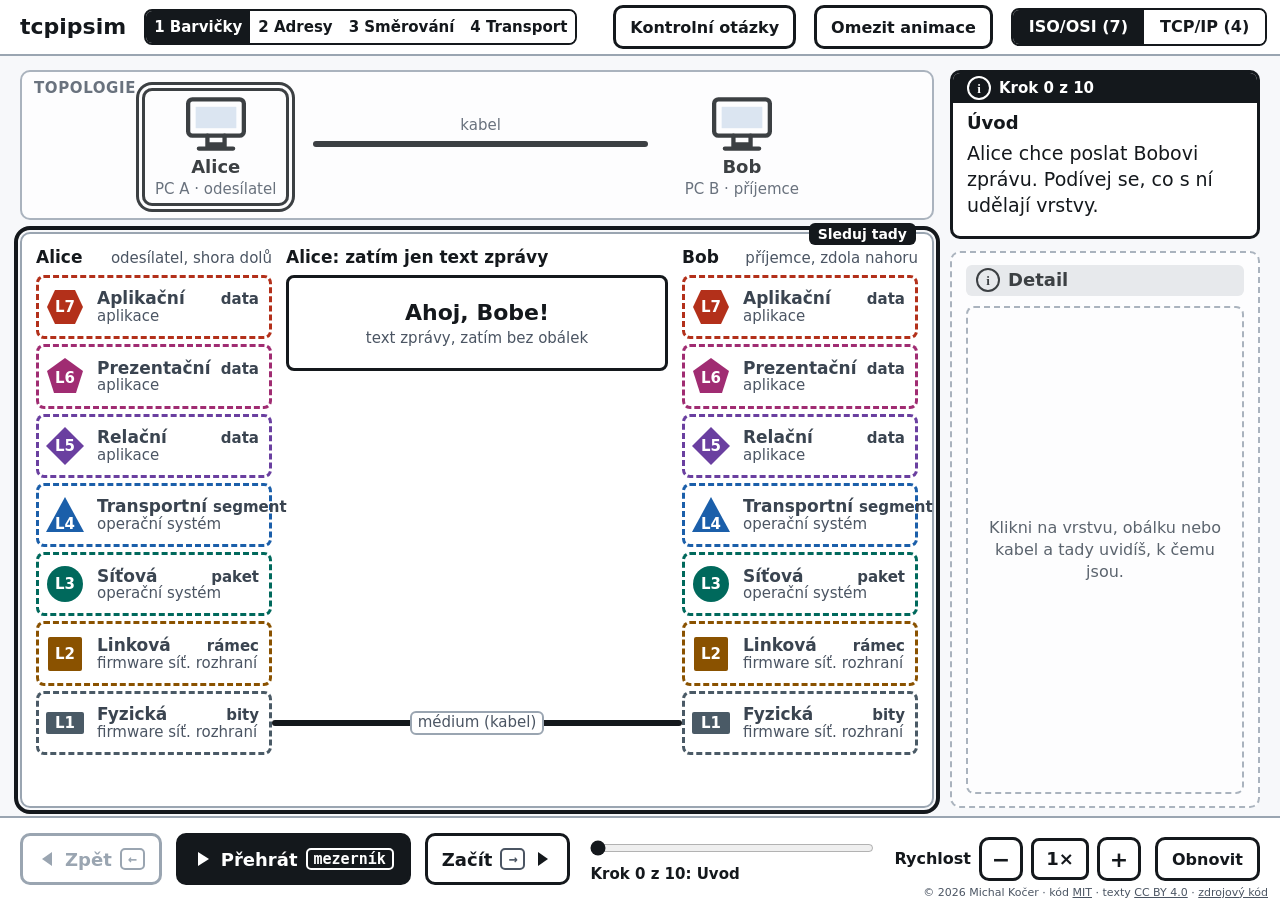
==== index.html @ 27a030e4 "Úroveň 4: opravy po kontrole (krok končí svou událostí, expect test zobrazené zprávy pro úrovně 2–4," ====
<!doctype html>
<html lang="cs">
<head>
  <meta charset="utf-8">
  <meta name="viewport" content="width=device-width, initial-scale=1">
  <title>tcpipsim: Úroveň 1 Barvičky</title>
  <link rel="icon" href="img/favicon.svg" type="image/svg+xml">
  <link rel="apple-touch-icon" href="img/apple-touch-icon.png">
  <meta name="description" content="Výukový simulátor sítě TCP/IP: zapouzdření zprávy ve vrstvách ISO/OSI a TCP/IP, adresy MAC, IP a porty, hub a switch, směrování přes router, ARP, ping a tracert.">
  <link rel="stylesheet" href="css/app.css?v=64">
  <script>
    // Zachytí chyby ještě před načtením modulů; smoke test čte data-errors z DOM.
    (function () {
      var root = document.documentElement;
      function fail(msg) {
        root.dataset.errors = String((Number(root.dataset.errors) || 0) + 1);
        root.dataset.lastError = String(msg).slice(0, 300);
      }
      window.addEventListener('error', function (e) { fail(e.message || 'chyba načtení zdroje'); }, true);
      window.addEventListener('unhandledrejection', function (e) { fail(e.reason); });
      var origError = console.error;
      console.error = function () { fail(Array.prototype.join.call(arguments, ' ')); origError.apply(console, arguments); };
      window.__tcpipsimModuleFailed = function () {
        fail('modul se nenačetl');
        if (location.protocol === 'file:') document.getElementById('file-warning').hidden = false;
      };
    })();
  </script>
</head>
<body>
  <svg width="0" height="0" style="position:absolute" aria-hidden="true"><defs>
    <symbol id="ico-pc" viewBox="0 0 64 56"><rect x="6" y="4" width="52" height="34" rx="4" fill="#fff" stroke="#14181C" stroke-width="4"/><rect x="13" y="11" width="38" height="20" fill="#D6E2F0"/><path d="M24 38v8h16v-8M16 50h32" fill="none" stroke="#14181C" stroke-width="4" stroke-linecap="round"/></symbol>
    <symbol id="ico-switch" viewBox="0 0 42 36"><rect x="2" y="2" width="38" height="32" rx="4" fill="#fff" stroke="#14181C" stroke-width="3"/><path d="M10 13h20m-5-5 5 5-5 5M32 23H12m5-5-5 5 5 5" fill="none" stroke="#14181C" stroke-width="3" stroke-linecap="round" stroke-linejoin="round"/></symbol>
    <symbol id="ico-hub" viewBox="0 0 42 36"><rect x="2" y="2" width="38" height="32" rx="4" fill="#fff" stroke="#14181C" stroke-width="3"/><circle cx="21" cy="18" r="4" fill="#14181C"/><path d="M21 18H8M21 18h13M21 18v-10" stroke="#14181C" stroke-width="3" stroke-linecap="round"/></symbol>
    <symbol id="ico-router" viewBox="0 0 40 40"><circle cx="20" cy="20" r="17" fill="#fff" stroke="#14181C" stroke-width="3"/><path d="M20 7v26M7 20h26M20 7l-4 4M20 7l4 4M20 33l-4-4M20 33l4-4M7 20l4-4M7 20l4 4M33 20l-4-4M33 20l-4 4" fill="none" stroke="#14181C" stroke-width="3" stroke-linecap="round"/></symbol>
  </defs></svg>

  <header class="top">
    <h1>tcpipsim</h1>
    <div class="seg lvlseg" role="group" aria-label="Úroveň">
      <button type="button" data-level="1" aria-pressed="true">1 Barvičky</button>
      <button type="button" data-level="2" aria-pressed="false">2 Adresy</button>
      <button type="button" data-level="3" aria-pressed="false">3 Směrování</button>
      <button type="button" data-level="4" aria-pressed="false">4 Transport</button>
    </div>
    <div class="lvl" id="level-title"></div>
    <button type="button" class="btn small" id="btn-questions">Kontrolní otázky</button>
    <button type="button" class="btn small" id="btn-motion" aria-pressed="false" title="Bez pohybu, jen krátké zvýraznění">Omezit animace</button>
    <div class="seg" role="group" aria-label="Model vrstev (klávesa T)">
      <button type="button" data-model="osi" aria-pressed="true">ISO/OSI (7)</button>
      <button type="button" data-model="tcpip" aria-pressed="false">TCP/IP (4)</button>
    </div>
  </header>

  <main id="app">
    <div id="file-warning" class="card" hidden>
      <p><strong>Stránka je otevřená přímo ze souboru (file://).</strong>
        Prohlížeč v tomto režimu nenačte JavaScriptové moduly. Otevři simulátor online
        (GitHub Pages), nebo použij offline verzi <code>tcpipsim-offline.html</code>,
        případně spusť lokální server (návod v <code>docs/VYVOJ.md</code>).</p>
    </div>
    <p id="core-status" class="loading">Načítám simulaci…</p>

    <section class="left" aria-label="Simulace">
      <div class="topo" aria-label="Topologie">
        <span class="tag">TOPOLOGIE</span>
        <div class="dev" id="dev-sender"></div>
        <button type="button" class="wire" id="wire" aria-label="Kabel">
          <span class="cap" id="wire-cap">kabel</span><span class="cable"></span><span class="wbits" id="wire-bits"></span>
        </button>
        <div class="dev" id="dev-receiver"></div>
      </div>

      <div class="lift">
        <div class="col send">
          <h2><span id="sender-name">Alice</span> <small id="sender-role">odesílatel<span class="dir">, shora dolů</span><span class="dira" aria-hidden="true"> ↓</span></small></h2>
          <div class="stack" id="stack-sender"></div>
        </div>
        <div class="env">
          <h2><span id="env-caption">Zpráva</span><small id="env-reads"></small></h2>
          <div class="lane" id="lane">
            <div class="nest" id="nest"></div>
            <div class="medium" id="medium"></div>
          </div>
        </div>
        <div class="col recv">
          <h2><span id="receiver-name">Bob</span> <small id="receiver-role">příjemce<span class="dir">, zdola nahoru</span><span class="dira" aria-hidden="true"> ↑</span></small> <span id="receiver-now" class="now-badge" hidden></span></h2>
          <div class="stack" id="stack-receiver"></div>
        </div>
      </div>
      <section class="termwin" id="termwin" hidden aria-label="Terminál"></section>
    </section>

    <aside>
      <div class="card explain" aria-live="polite" id="explain"></div>
      <div class="card info" id="info"></div>
      <div class="term" id="term" aria-hidden="true">&gt; terminál (později)</div>
    </aside>
  </main>

  <footer class="controls">
    <button type="button" class="btn" id="btn-back"><svg viewBox="0 0 20 20" aria-hidden="true"><path d="M15 3v14l-10-7z"/></svg>Zpět <kbd>&larr;</kbd></button>
    <button type="button" class="btn main" id="btn-play"></button>
    <button type="button" class="btn" id="btn-fwd"><span id="fwd-label">Vpřed</span> <kbd>&rarr;</kbd><svg viewBox="0 0 20 20" aria-hidden="true"><path d="M5 3v14l10-7z"/></svg></button>
    <div class="prog">
      <input type="range" id="slider" min="0" max="12" step="1" value="0" aria-label="Krok">
      <div class="prog-text"><span id="prog-label">Krok 0 z 10</span><span id="prog-dir">Alice &rarr; Bob</span></div>
    </div>
    <div class="speed" role="group" aria-label="Rychlost">
      <span>Rychlost</span>
      <button type="button" class="btn tiny" id="btn-slower" aria-label="Pomaleji">&minus;</button>
      <output id="speed-val">1&times;</output>
      <button type="button" class="btn tiny" id="btn-faster" aria-label="Rychleji">+</button>
    </div>
    <button type="button" class="btn small" id="btn-reset" title="Na začátek (Home)">Obnovit</button>
    <p class="license">© 2026 Michal Kočer · kód <a href="https://github.com/mkgymji/tcpipsim/blob/main/LICENSE">MIT</a> · texty <a href="https://creativecommons.org/licenses/by/4.0/deed.cs">CC BY 4.0</a> · <a href="https://github.com/mkgymji/tcpipsim">zdrojový kód</a></p>
  </footer>

  <dialog id="questions" aria-labelledby="q-title">
    <form method="dialog" class="q-head"><h2 id="q-title">Kontrolní otázky</h2><button class="btn small" value="close">Zavřít <kbd>Esc</kbd></button></form>
    <ol id="q-list"></ol>
    <p id="q-tips" class="q-tips"></p>
  </dialog>

  <script type="module" src="js/main.js?v=64" onerror="window.__tcpipsimModuleFailed()"></script>
</body>
</html>
---- css/app.css ----
/* tcpipsim: vzhled podle docs/ui.md (paleta kreativce, světlé téma pro projektor). */
:root {
  --bg: #F7F8FA; --panel: #FFFFFF; --ink: #14181C; --muted: #4B5563; --line: #9AA5B1; --focus: #0B57D0;
  --wait-ink: #3A4450;
  --L1: #4A5A66; --L1t: #DEE1E3;
  --L2: #8A5200; --L2t: #EAE0D1;
  --L3: #00695C; --L3t: #D1E4E2;
  --L4: #1B5FAA; --L4t: #D6E2F0;
  --L5: #6A3FA0; --L5t: #E4DCEE;
  --L6: #A02C72; --L6t: #EED9E6;
  --L7: #B3301A; --L7t: #F1DAD6;
  --font: system-ui, -apple-system, "Segoe UI", Roboto, "Helvetica Neue", Arial, sans-serif;
  --mono: ui-monospace, Consolas, "Cascadia Mono", "DejaVu Sans Mono", monospace;
  --k: 1;                 /* násobek délky animací = 1 / rychlost */
  --row-h: 55px;
  --topo-h: 150px;
  --core-h: 96px;
  --side-w: 262px;
  --aside-w: 340px;
}
* { box-sizing: border-box; }
html, body { margin: 0; height: 100%; }
body {
  background: var(--bg); color: var(--ink); font: 18px/1.35 var(--font);
  display: grid; grid-template-rows: 56px minmax(0, 1fr) 84px; grid-template-columns: minmax(0, 1fr); height: 100vh; overflow: hidden;
}
button { font: inherit; color: inherit; }
:focus-visible { outline: 3px solid var(--focus); outline-offset: 2px; }
[hidden] { display: none !important; }

/* horní lišta */
header.top { display: flex; align-items: center; gap: 18px; padding: 0 20px; background: var(--panel); border-bottom: 2px solid var(--line); }
header.top h1 { font-size: 22px; margin: 0; font-weight: 700; }
header.top .lvl { font-size: 16px; color: var(--muted); white-space: nowrap; overflow: hidden; text-overflow: ellipsis; min-width: 0; }
#btn-questions { margin-left: auto; }
.seg { display: flex; border: 2px solid var(--ink); border-radius: 8px; overflow: hidden; flex: none; }
.seg button { border: 0; background: var(--panel); padding: 6px 16px; font-weight: 600; font-size: 16px; cursor: pointer; }
.seg button[aria-pressed="true"] { background: var(--ink); color: #fff; }
#btn-motion[aria-pressed="true"] { background: var(--ink); color: #fff; }

main { display: grid; grid-template-columns: minmax(0, 1fr) var(--aside-w); gap: 16px; padding: 14px 20px 8px; min-height: 0; }
main > #file-warning, main > .loading { grid-column: 1 / -1; }
.loading { margin: 0; color: var(--muted); }
body.ready .loading { display: none; }
.left { display: grid; grid-template-rows: var(--topo-h) minmax(0, 1fr); gap: 12px; min-height: 0; }

/* topologie */
.topo { background: var(--panel); border: 2px solid var(--line); border-radius: 10px; position: relative; display: flex; align-items: center; justify-content: space-between; padding: 8px 120px 4px; }
.topo .tag { position: absolute; top: 6px; left: 12px; font-size: 15px; color: var(--muted); font-weight: 600; letter-spacing: .04em; }
.dev { display: flex; flex-direction: column; align-items: center; gap: 0; font-weight: 700; font-size: 18px; padding: 4px 10px; border: 3px solid transparent; border-radius: 10px; transition: border-color calc(300ms * var(--k)); }
.dev svg { width: 70px; height: 60px; }
.dev small { font-weight: 400; color: var(--muted); font-size: 15px; }
.dev.act { border-color: var(--ink); box-shadow: 0 0 0 3px var(--panel), 0 0 0 6px var(--ink); }
.wire { flex: 1; margin: 0 24px; position: relative; height: 72px; border: 0; background: none; padding: 0; cursor: pointer; border-radius: 8px; }
.wire .cable { position: absolute; left: 0; right: 0; top: 30px; height: 6px; background: var(--ink); border-radius: 3px; }
.wire .cap { position: absolute; left: 0; right: 0; top: 4px; text-align: center; font-size: 15px; color: var(--muted); }
.wire.act .cap { color: var(--ink); white-space: nowrap; }
.wbits { position: absolute; top: 42px; left: 0; right: 0; display: flex; justify-content: center; pointer-events: none; }
.wbits:empty { display: none; }
.wbits .ribbon { padding: 2px 6px; background: #fff; border: 3px solid var(--L1); border-radius: 6px; font: 700 15px var(--mono); color: var(--L1); white-space: nowrap; letter-spacing: 1px; }

/* výtah */
.lift { background: var(--panel); border: 2px solid var(--line); border-radius: 10px; display: grid; grid-template-columns: var(--side-w) minmax(0, 1fr) var(--side-w); gap: 14px; padding: 12px 14px; min-height: 0; }
.col, .env { display: flex; flex-direction: column; min-height: 0; }
.lift h2 { margin: 0 0 6px; font-size: 17px; display: flex; justify-content: space-between; align-items: baseline; gap: 6px; white-space: nowrap; }
.lift h2 small { font-weight: 400; color: var(--muted); font-size: 15px; }
.stack { flex: 1; min-height: 0; max-height: 480px; display: grid; grid-template-rows: repeat(7, minmax(var(--row-h), 1fr)); gap: 5px; }
.row { display: grid; grid-template-columns: 44px minmax(0, 1fr); align-items: center; gap: 8px; padding: 0 10px 0 6px; border-radius: 8px; border: 3px solid var(--c); background: var(--t); position: relative; cursor: pointer; text-align: left; transition: background-color calc(300ms * var(--k)), box-shadow calc(300ms * var(--k)); }
.row .nm { font-weight: 700; font-size: 18px; line-height: 1.1; min-width: 0; }
.row .l1 { display: flex; justify-content: space-between; align-items: baseline; gap: 6px; }
.row .nm small { display: block; font-weight: 400; font-size: 15px; color: var(--muted); }
.row .pdu { font-size: 15px; font-weight: 700; color: var(--c); text-align: right; line-height: 1.1; flex: none; }
.row.wait { background: var(--panel); border-style: dashed; color: var(--wait-ink); }
.row.wait .pdu { color: var(--wait-ink); font-weight: 600; }
.row.active { border-width: 6px; box-shadow: 0 0 0 3px var(--ink); padding-left: 3px; }
.send .row.active::after { content: ""; position: absolute; right: -27px; top: 50%; margin-top: -10px; border: 10px solid transparent; border-left: 14px solid var(--ink); }
.recv .row.active::after { content: ""; position: absolute; left: -27px; top: 50%; margin-top: -10px; border: 10px solid transparent; border-right: 14px solid var(--ink); }
.row .stripe { position: absolute; left: -3px; top: -3px; bottom: -3px; width: 7px; display: flex; flex-direction: column; border-radius: 8px 0 0 8px; overflow: hidden; }
.row.active .stripe { left: -6px; top: -6px; bottom: -6px; }
.row .stripe i { flex: 1; background: var(--s); }
.row.merged { padding-left: 14px; }
svg.b { width: 40px; height: 40px; display: block; }
svg.b .s { fill: var(--c); }
svg.b text { fill: #fff; font: 700 15px var(--font); text-anchor: middle; }
svg.b text.sm { font-size: 15px; letter-spacing: -1px; }

/* obálky */
/* prostřední sloupec jako „U“ (rozhodnutí 38): stejná mřížka 7 stop jako sloupec vrstev; blok má
   spodní hranu u aktivní vrstvy (grid-row 1 / --lane-end, margin-top:auto), když je vyšší než
   oblast, zůstane nahoře a přesahuje dolů (nikdy nad horní okraj). Pruh média = stopy L2 a L1. */
.lane { flex: 1; min-height: 0; max-height: 480px; display: grid; grid-template-rows: repeat(7, minmax(var(--row-h), 1fr)); gap: 5px; position: relative; }
.nest { grid-row: 1 / var(--lane-end, 8); grid-column: 1; min-height: 0; display: flex; flex-direction: column; position: relative; z-index: 2; }
.nest > .float { margin-top: auto; position: relative; display: flex; flex-direction: column; }
.float > .ghost-frame { inset: auto 0 0 0; }
/* doplňky pod blokem (socket, ARP, doručení) visí pod ním a neposouvají jeho spodní hranu */
.float > .hang { position: absolute; top: 100%; left: 0; right: 0; z-index: 3; display: flex; flex-direction: column; }
.hang > * { background: var(--panel); }
.bitnote { margin: 0 0 4px; align-self: center; text-align: center; font-size: 16px; color: var(--muted); background: var(--panel); border: 2px dashed var(--line); border-radius: 6px; padding: 1px 10px; line-height: 1.25; }
.bitnote small { display: block; font-size: 15px; }
.medium { grid-row: 6 / 8; grid-column: 1; display: grid; grid-template-rows: minmax(0, 1fr) minmax(0, 1fr); gap: 5px; margin: 0 -14px; position: relative; z-index: 1; pointer-events: none; --tw: 112px; }
.medium > * { pointer-events: auto; }
.mrow { grid-row: 2; grid-column: 1; position: relative; pointer-events: none; }
.mrow > button, .mrow > .ribbon, .mrow > .cable.hit { pointer-events: auto; }
/* úroveň 1: kabel v pruhu je klikací (panel Detail „Kabel“); větší plocha pro myš */
.mrow > .cable.hit { cursor: pointer; }
.mrow > .cable.hit::before { content: ''; position: absolute; inset: -10px 0; }
.mrow .cable { position: absolute; left: 0; right: 0; top: 50%; height: 6px; margin-top: -3px; background: var(--ink); border-radius: 3px; }
/* aktivní kabel: stejný vzhled dole v pruhu média i nahoře v topologii */
.mrow.on .cable, .wire.act .cable, .wire2.on .cable { background: var(--L1); height: 8px; margin-top: -4px; box-shadow: 0 0 0 5px var(--L1t); }
.wire.act .cable { top: 29px; margin-top: 0; }
.wire2.on .cable { top: 17px; margin-top: 0; }
.mcap { position: absolute; top: 0; bottom: 0; margin: auto 0; height: 24px; display: flex; align-items: center; background: var(--panel); border: 2px solid var(--line); border-radius: 6px; font-size: 15px; color: var(--muted); padding: 0 6px; white-space: nowrap; cursor: pointer; line-height: 1; }
span.mcap { cursor: default; }
.mcap.at-start, .mcap.at-seg-l { left: 22px; }
.mcap.at-end, .mcap.at-seg-r { right: 22px; }
.mcap.at-mid { left: 0; right: 0; margin: auto; width: fit-content; }
.has-dev .mcap.at-seg-l { left: 18px; } .has-dev .mcap.at-seg-r { right: 18px; }
.mrow .ribbon { position: absolute; top: 0; bottom: 0; margin: auto 0; height: 30px; display: flex; align-items: center; gap: 4px; padding: 0 4px 0 3px; background: #fff; border: 3px solid var(--L1); border-radius: 6px; font: 700 15px var(--mono); color: var(--L1); white-space: nowrap; z-index: 2; }
.ribbon .lab { background: var(--L1); color: #fff; font: 700 15px var(--font); padding: 0 5px; border-radius: 3px; line-height: 1.35; }
.ribbon .bv { letter-spacing: 0.5px; }
.ribbon i { font-style: normal; }
.ribbon.at-start { left: 4px; }
.ribbon.at-end { right: 4px; }
.ribbon.at-mid { left: 0; right: 0; margin: auto; width: fit-content; }
.mrow:not(.has-dev) .ribbon.at-mid { left: 160px; right: auto; margin: auto 0; }
.has-dev .ribbon .bv { letter-spacing: -0.5px; }
.ribbon.at-seg-l { left: 4px; }
.ribbon.at-seg-l-in { right: calc(50% + var(--tw) / 2 + 4px); }
.ribbon.at-seg-r { left: calc(50% + var(--tw) / 2 + 4px); }
/* hub (jen L1) a switch (L1 a L2) v pruhu média: výška jen do vrstvy, kterou zařízení čte */
.tower { grid-column: 1; justify-self: center; width: var(--tw); display: flex; flex-direction: column; gap: 5px; position: relative; z-index: 1; }
.tower.hub { grid-row: 2; }
.tower.switch { grid-row: 1 / 3; }
/* jméno zařízení stojí vedle věžičky, nepřesahuje její okraj (kontrola 38): hub nad ní, switch vlevo od L2 */
.tower .tname { position: absolute; background: var(--panel); border: 0; border-radius: 5px; font-size: 15px; font-weight: 700; padding: 0 5px; line-height: 1.2; z-index: 1; white-space: nowrap; }
.tower.hub .tname { bottom: calc(100% + 4px); left: 0; right: 0; margin: auto; width: fit-content; }
.tower.switch .tname { right: calc(100% + 6px); top: 0; height: calc(50% - 2.5px); display: flex; align-items: center; box-sizing: border-box; }
.tcell { flex: 1; min-height: 0; display: flex; align-items: center; justify-content: center; gap: 6px; border: 3px solid var(--c); background: var(--t); border-radius: 6px; font-size: 15px; font-weight: 600; color: var(--ink); }
.tcell b { background: var(--c); color: #fff; border-radius: 3px; padding: 0 4px; }
.tcell.active { border-width: 5px; box-shadow: 0 0 0 3px var(--ink); }
.box { border: 4px solid var(--c); background: var(--t); border-radius: 10px; padding: 0 10px 10px; display: flex; flex-direction: column; gap: 6px; cursor: pointer; text-align: left; transform-origin: center; }
/* štítek obálky je tlačítko (jediný ovládací prvek obálky) */
button.lab { border: 0; font: inherit; text-align: left; cursor: pointer; width: auto; }
button.lab:focus-visible { outline-offset: -5px; outline-color: #fff; box-shadow: inset 0 0 0 5px var(--focus); }
.box > .lab { margin: 0 -10px; background: var(--c); color: #fff; font-weight: 700; font-size: 17px; padding: 2px 12px; border-radius: 4px 4px 0 0; display: flex; justify-content: space-between; align-items: center; gap: 8px; min-height: 28px; }
.box > .lab em { font-style: normal; font-weight: 600; font-size: 15px; white-space: nowrap; }
.box > .lab span { white-space: nowrap; overflow: hidden; text-overflow: ellipsis; }
.trail { background: var(--L2); color: #fff; font-size: 15px; font-weight: 600; padding: 1px 8px; border-radius: 4px; align-self: flex-end; }
.data { border: 3px solid var(--ink); background: #fff; border-radius: 8px; overflow: hidden; cursor: pointer; display: flex; flex-direction: column; }
.data > .lab { width: 100%; display: flex; align-items: center; justify-content: space-between; gap: 8px; padding: 2px 10px; background: var(--L7t); border-bottom: 2px solid var(--L7); font-size: 15px; font-weight: 700; color: var(--ink); }
.data > .lab em { font-style: normal; color: var(--L7); }
.data .msg { min-height: var(--core-h); display: flex; flex-direction: column; align-items: center; justify-content: center; font-size: 22px; font-weight: 700; padding: 8px; text-align: center; }
.data .msg small { font-weight: 400; font-size: 15px; color: var(--muted); }
.plain { border: 3px solid var(--ink); background: #fff; border-radius: 8px; min-height: var(--core-h); display: flex; flex-direction: column; align-items: center; justify-content: center; font-size: 22px; font-weight: 700; }
.plain small { font-weight: 400; font-size: 15px; color: var(--muted); }

.bits { border: 3px solid var(--L1); background: #fff; border-radius: 8px; overflow: hidden; position: relative; z-index: 1; }
.bits > .lab { width: 100%; background: var(--L1); color: #fff; font-weight: 700; font-size: 17px; padding: 2px 12px; display: flex; justify-content: space-between; }
.bits > .lab em { font-style: normal; font-weight: 600; font-size: 15px; }
.bitrow { display: flex; flex-wrap: wrap; gap: 6px 10px; padding: 10px; justify-content: center; font: 700 17px var(--mono); color: var(--L1); }
.bitrow .byte { display: inline-flex; gap: 2px; }
.bitrow b { display: inline-flex; width: 18px; height: 26px; align-items: center; justify-content: center; border: 2px solid var(--L1); border-radius: 3px; }
.bitrow .more { align-self: center; padding: 0 4px; }
.bits .cap { padding: 0 10px 8px; font-size: 15px; color: var(--muted); text-align: center; }
.bitwrap { position: relative; z-index: 2; }
.ghost-frame { position: absolute; inset: 0; z-index: 0; display: flex; flex-direction: column; justify-content: center; opacity: 0; pointer-events: none; }

.removed { position: absolute; top: 4px; right: 4px; max-width: 70%; border: 3px dashed var(--c); background: var(--panel); color: var(--ink); border-radius: 8px; padding: 4px 10px; font-size: 15px; opacity: .9; z-index: 2; }
.removed b { color: var(--c); }

/* pravý panel */
aside { display: grid; grid-template-rows: auto minmax(0, 1fr) 48px; gap: 12px; min-height: 0; }
aside.no-term { grid-template-rows: auto minmax(0, 1fr); }
.card { background: var(--panel); border: 2px solid var(--line); border-radius: 10px; padding: 12px 14px; }
.card h3 { margin: 0 0 6px; font-size: 18px; }
.explain { border-color: var(--ink); border-width: 3px; }
.explain .stepno { font-size: 15px; color: var(--muted); font-weight: 600; }
.explain p { margin: 6px 0; font-size: 19px; }
.explain p.note { font-size: 17px; border-left: 4px solid var(--line); padding-left: 8px; }
.explain p.hint { font-size: 16px; color: var(--muted); }
.explain p.simpl { font-size: 16px; color: var(--muted); }
.explain p.simpl b { color: var(--ink); }
.info { overflow: auto; display: flex; flex-direction: column; gap: 6px; }
.info.placeholder { border-style: dashed; color: var(--wait-ink); }
.info .ph { border: 2px dashed var(--line); border-radius: 8px; flex: 1; display: flex; align-items: center; justify-content: center; text-align: center; padding: 10px; font-size: 16px; }
.info p { margin: 2px 0; font-size: 17px; }
.info .who { font-size: 16px; color: var(--muted); }
.info table { border-collapse: collapse; font-size: 16px; line-height: 1.2; width: 100%; margin-top: 4px; }
.same { margin: 10px 0 0; font-size: 16px; color: var(--muted); text-align: center; }
.same b { color: var(--ink); }
.info td + td { white-space: nowrap; }
.info td small { font-size: 15px; color: var(--muted); }
.info th, .info td { border: 2px solid var(--line); padding: 2px 6px; text-align: left; vertical-align: top; }
.info summary { cursor: pointer; font-weight: 700; font-size: 17px; padding: 4px 0; }
.term { border: 2px dashed var(--line); border-radius: 10px; display: flex; align-items: center; padding: 0 14px; color: var(--wait-ink); font-family: var(--mono); font-size: 16px; background: var(--panel); }

/* ovládání */
footer.controls { display: flex; align-items: center; gap: 14px; padding: 0 20px; background: var(--panel); border-top: 2px solid var(--line); }
.btn { display: inline-flex; align-items: center; gap: 8px; height: 52px; padding: 0 18px; border: 3px solid var(--ink); border-radius: 10px; background: #fff; font: 700 18px var(--font); color: var(--ink); cursor: pointer; white-space: nowrap; }
.btn kbd { font: 600 15px var(--mono); border: 2px solid var(--muted); border-radius: 5px; padding: 0 6px; color: var(--muted); }
.btn.main { background: var(--ink); color: #fff; min-width: 170px; justify-content: center; }
.btn.main kbd { color: #fff; border-color: #fff; }
.btn svg { width: 20px; height: 20px; fill: currentColor; }
.btn[aria-disabled="true"] { border-color: var(--line); color: var(--line); cursor: default; }
.btn[aria-disabled="true"] kbd { border-color: var(--line); color: var(--line); }
.btn.small { height: 44px; font-size: 16px; padding: 0 14px; }
.btn.tiny { height: 44px; width: 44px; padding: 0; justify-content: center; font-size: 22px; }
.prog { flex: 1; display: flex; flex-direction: column; gap: 4px; margin: 0 6px; min-width: 0; }
.prog input[type=range] { width: 100%; height: 28px; margin: 0; accent-color: var(--ink); cursor: pointer; }
.prog-text { font-size: 15px; color: var(--muted); display: flex; justify-content: space-between; gap: 10px; white-space: nowrap; }
.prog-text #prog-label { color: var(--ink); font-weight: 600; overflow: hidden; white-space: normal; line-height: 1.15; display: -webkit-box; -webkit-box-orient: vertical; -webkit-line-clamp: 2; }
.speed { display: flex; align-items: center; gap: 8px; font-weight: 600; font-size: 16px; }
.speed output { min-width: 58px; text-align: center; border: 3px solid var(--ink); border-radius: 8px; padding: 6px 6px; font-size: 18px; }

/* kontrolní otázky */
dialog { border: 3px solid var(--ink); border-radius: 12px; padding: 16px 22px; max-width: 760px; width: calc(100% - 40px); max-height: calc(100vh - 60px); color: var(--ink); }
dialog::backdrop { background: rgba(20, 24, 28, .55); }
.q-head { display: flex; justify-content: space-between; align-items: center; gap: 12px; }
.q-head h2 { margin: 0; font-size: 22px; }
#q-list li { margin: 12px 0; font-size: 18px; }
#q-list details { margin-top: 4px; }
#q-list summary { cursor: pointer; color: var(--focus); font-weight: 600; font-size: 16px; }
#q-list details p { margin: 4px 0 0; padding: 6px 10px; background: var(--bg); border-left: 4px solid var(--L4); }

/* animace (jen transform a opacity) */
.anim-grow { animation: grow calc(700ms * var(--k)) ease-out both; }
.anim-fade { animation: fade calc(600ms * var(--k)) ease-out both; }
.anim-ghost { animation: ghost calc(1800ms * var(--k)) ease-out both; }
.anim-leave { animation: leave calc(1400ms * var(--k)) ease-in both; }
.anim-travel { animation: travel calc(1500ms * var(--k)) linear both; }
.anim-flash { animation: flash 200ms ease-out; }
.anim-pass { animation: pass calc(500ms * var(--k)) ease-out both; }
.anim-slide { animation: slide calc(600ms * var(--k)) ease-in-out both; }
.anim-travel-l { animation: travel-l calc(1500ms * var(--k)) linear both; }
@keyframes grow { from { transform: scale(.92); opacity: 0; } to { transform: none; opacity: 1; } }
@keyframes fade { from { opacity: 0; } to { opacity: 1; } }
@keyframes ghost { 0% { opacity: .9; } 35% { opacity: .35; } 100% { opacity: 0; } }
@keyframes leave { 0% { transform: none; opacity: 1; } 60% { opacity: .9; } 100% { transform: translateX(30px) scale(.9); opacity: .55; } }
@keyframes travel { from { transform: translateX(-38%); } to { transform: none; } }
@keyframes travel-l { from { transform: translateX(38%); } to { transform: none; } }
@keyframes slide { from { transform: translateY(var(--dy, 0)); } to { transform: none; } }
@keyframes flash { from { opacity: .4; } to { opacity: 1; } }
@keyframes pass { 0% { opacity: 0; } 40% { opacity: 1; } 100% { opacity: 0; } }
/* průchod vrstvou bez obálky (L7 -> L6 -> L5): krátký rámeček přes řádek */
.row .pass { position: absolute; inset: -6px; border: 5px solid var(--ink); border-radius: 10px; opacity: 0; pointer-events: none; }
/* pauza zmrazí rozběhnutou animaci (ui.md kap. 4) */
body.frozen .anim-grow, body.frozen .anim-fade, body.frozen .anim-ghost, body.frozen .anim-leave,
body.frozen .anim-travel, body.frozen .anim-pass, body.frozen .anim-slide, body.frozen .anim-travel-l { animation-play-state: paused; }

/* omezení pohybu: jen krátké zvýraznění bez pohybu (ui.md kap. 4) */
@media (prefers-reduced-motion: reduce) {
  .anim-grow, .anim-fade, .anim-leave, .anim-travel, .anim-travel-l, .anim-slide { animation: flash 200ms ease-out; }
  .anim-ghost, .anim-pass { animation: none; opacity: 0; }
  .row, .dev { transition: none; }
}
body.reduce-motion .anim-grow, body.reduce-motion .anim-fade, body.reduce-motion .anim-leave,
body.reduce-motion .anim-travel, body.reduce-motion .anim-travel-l, body.reduce-motion .anim-slide { animation: flash 200ms ease-out; }
body.reduce-motion .anim-ghost, body.reduce-motion .anim-pass { animation: none; opacity: 0; }
body.reduce-motion .row, body.reduce-motion .dev { transition: none; }

/* nižší obrazovka (projektor 1280x720) */
@media (max-height: 820px) {
  :root { --row-h: 46px; --topo-h: 104px; --core-h: 64px; }
  main { padding-top: 10px; }
  .left { gap: 10px; }
  .lift { padding: 8px 12px; }
  .topo { padding-top: 10px; }
  .dev svg { width: 56px; height: 48px; }
  .dev { font-size: 17px; padding: 2px 8px; }
  .row .nm { font-size: 17px; }
  .row .nm small { font-size: 15px; line-height: 1.05; }
  .box { gap: 4px; padding-bottom: 7px; }
  .box > .lab { min-height: 26px; font-size: 16px; }
  .explain p { font-size: 18px; margin: 4px 0; }
  .explain p.note { font-size: 16px; }
  .explain p.hint, .explain p.simpl { font-size: 15px; }
  .card { padding: 10px 12px; }
  aside { gap: 10px; grid-template-rows: auto minmax(0, 1fr) 40px; }
  aside.no-term { grid-template-rows: auto minmax(0, 1fr); }
}
@media (max-width: 1360px) {
  :root { --side-w: 236px; --aside-w: 310px; }
  .row .nm { font-size: 17px; }
  header.top .lvl { font-size: 15px; }
  #prog-dir { display: none; }
  .btn { padding: 0 14px; }
  .btn.main { min-width: 150px; }
}
/* úzké okno: pravý panel pod výtah, stránka se posouvá (ui.md kap. 5) */
@media (max-width: 1099px) {
  body { height: auto; overflow: auto; grid-template-rows: auto auto auto; }
  main { grid-template-columns: 1fr; }
  .left { grid-template-rows: var(--topo-h) auto; }
  .lift { grid-template-columns: 1fr; }
  footer.controls { flex-wrap: wrap; padding: 10px 16px; }
  .prog { flex-basis: 100%; order: 10; }
}

/* ===== výběr úrovně v záhlaví (obě úrovně) ===== */
.lvlseg button { padding: 6px 12px; }
.apps-strip:empty, .apps-strip:not(.has) { display: none; }
.q-tips:empty { display: none; }
.q-tips { font-size: 16px; color: var(--muted); }
.row.dropped { background: var(--panel); border-style: solid; border-width: 4px; }
.row .xmark { position: absolute; right: 8px; bottom: 2px; font-size: 15px; font-weight: 700; color: var(--ink); background: var(--panel); padding: 0 4px; border-radius: 4px; }

/* ===== úroveň 2 „Adresy“ (docs/ui.md kap. 11) ===== */
body.lvl2 { --topo-h: 300px; --aside-w: 420px; --side-w: 236px; --row-h: 40px; }
body.lvl2 .left { position: relative; }
body.lvl2 .lift { grid-row: 2; grid-column: 1; }
body.lvl2 .lift h2 small { overflow: hidden; text-overflow: ellipsis; }
body.lvl2 .stack { max-height: none; }
body.lvl2 .row .nm { font-size: 17px; }
/* L4 „segment / datagram“ (rozhodnutí 32): název PDU pod názvem vrstvy */
.row.pdu-long .l1 { flex-direction: column; align-items: flex-start; gap: 0; }
.row.pdu-long .pdu { text-align: left; }
.row.pdu-long .nm small { display: none; }
.row.pdu-long .pdu { white-space: nowrap; }
.mono { font-family: var(--mono); }
.dim { color: var(--muted); font-weight: 400; }

/* topologie: hvězda */
body.lvl2 .topo { display: block; padding: 30px 14px 8px; }
.topo .legend { position: absolute; bottom: 4px; left: 14px; font-size: 15px; color: var(--muted); max-width: 250px; line-height: 1.15; }
.topo .swap { position: absolute; top: 4px; left: 50%; transform: translateX(-50%); height: 36px; z-index: 3; }
.topo .swap[aria-disabled="true"] { border-color: var(--line); color: var(--line); cursor: default; }
.star { display: grid; height: 100%; grid-template-columns: 160px minmax(30px, 1fr) 64px 310px 64px minmax(30px, 1fr) 160px;
  grid-template-rows: repeat(3, minmax(0, 1fr)); align-items: center; }
.pc { display: flex; flex-direction: column; align-items: center; gap: 1px; position: relative; padding: 1px; border-radius: 10px; border: 3px solid transparent; }
.pc.slot-left { grid-column: 1; grid-row: 2; }
.pc.slot-rtop { grid-column: 7; grid-row: 1; }
.pc.slot-rbot { grid-column: 7; grid-row: 3; }
.pc.pair { border: 3px double var(--ink); border-width: 6px; }
.pc.act .pcbtn svg { filter: drop-shadow(0 0 0 var(--ink)); }
.pcbtn { border: 0; background: none; cursor: pointer; display: flex; flex-direction: column; align-items: center; padding: 0 2px; border-radius: 8px; }
.pchead { display: flex; align-items: center; gap: 4px; }
.pcbtn svg { width: 40px; height: 34px; }
.pcbtn .nm { font-weight: 700; font-size: 18px; line-height: 1.1; }
.pcbtn .ip { font: 15px var(--mono); }
.pcbtn .ip b { color: var(--ink); }
.pcbtn .mac { font: 15px var(--mono); letter-spacing: -0.6px; white-space: nowrap; }
.pcbtn .mac b { color: var(--ink); }
.dropwhy { display: flex; flex-direction: column; align-items: center; font: 15px/1.15 var(--mono); letter-spacing: -0.4px; white-space: nowrap; }
.dropwhy b { color: var(--ink); }
.pc.sel .pcbtn { outline: 3px dashed var(--focus); outline-offset: 2px; }
.pill { font-size: 15px; font-weight: 700; border: 2px solid var(--ink); border-radius: 999px; padding: 0 8px; background: var(--panel); white-space: nowrap; line-height: 1.3; }
.pill.received { background: var(--ink); color: #fff; }
.pill.dropped { border-style: dashed; }
.pill i { font-style: normal; }
.dropnote { position: absolute; bottom: 100%; right: 0; margin-bottom: 4px; width: 160px; font-size: 15px; background: var(--panel); border: 2px solid var(--ink); border-radius: 6px; padding: 2px 6px; z-index: 4; }
.btn.tiny-txt { height: 30px; font-size: 15px; padding: 0 8px; border-width: 2px; gap: 4px; }
.btn.tiny-txt kbd { font-size: 13px; padding: 0 3px; }

.wslot { position: relative; height: 40px; }
.ws-left { grid-column: 2; grid-row: 2; }
.ws-rtop { grid-column: 6; grid-row: 1; }
.ws-rbot { grid-column: 6; grid-row: 3; }
.wire2 { position: absolute; inset: 0; }
.wire2 .cable { position: absolute; left: -4px; right: -4px; top: 18px; height: 6px; background: var(--ink); border-radius: 3px; }
.ftag { position: absolute; top: -10px; left: 50%; margin-left: -32px; width: 64px; text-align: center; background: #fff; border: 3px solid var(--L1); border-radius: 6px; font-size: 15px; font-weight: 700; color: var(--L1); white-space: nowrap; }
.pslot { grid-column: 3; grid-row: 2; display: flex; justify-content: flex-end; position: relative; z-index: 2; }
.ps-left { grid-column: 3; grid-row: 2; justify-content: flex-end; }
.ps-rtop { grid-column: 5; grid-row: 1; justify-content: flex-start; }
.ps-rbot { grid-column: 5; grid-row: 3; justify-content: flex-start; }
.port { display: flex; flex-direction: column; align-items: center; min-width: 62px; padding: 1px 4px; border: 3px solid var(--ink); border-radius: 6px; background: var(--panel); line-height: 1.1; position: relative; font: inherit; }
.port b { font-size: 16px; white-space: nowrap; }
.port small { font-size: 15px; color: var(--muted); min-height: 16px; }
.port.in { background: var(--L2t); }
.port.out { border-width: 5px; }
.port.pick { border-style: dashed; cursor: pointer; }
.port.pick.tip, .port.tip { border-style: solid; border-width: 5px; box-shadow: 0 0 0 3px var(--panel), 0 0 0 6px var(--ink); }
.port.nopick { border-style: dotted; }
.tiptag { position: absolute; top: -14px; left: -6px; background: var(--ink); color: #fff; font-size: 15px; font-weight: 700; padding: 0 5px; border-radius: 4px; }

.dslot { grid-column: 4; grid-row: 1 / span 3; align-self: stretch; display: flex; flex-direction: column; justify-content: center; position: relative; min-height: 0; }
.devcard { border: 3px solid var(--ink); border-radius: 10px; background: var(--panel); padding: 6px 8px; display: flex; flex-direction: column; gap: 4px; min-height: 0; }
.devcard.act { box-shadow: 0 0 0 3px var(--panel), 0 0 0 6px var(--ink); }
.devhead { display: flex; align-items: center; gap: 8px; border: 0; background: none; padding: 0; cursor: pointer; text-align: left; }
.devhead svg { width: 34px; height: 29px; flex: none; }
.devhead b { font-size: 18px; display: block; line-height: 1.1; }
.devhead small { font-size: 15px; color: var(--muted); }
.devcard .btn.tiny-txt { align-self: flex-start; }
/* MAC tabulka potřebuje místo na 4 řádky (recenzent 5): hlavička na jeden řádek, vrstvy vedle sebe */
.minis { display: grid; gap: 4px; }
.minis.two { grid-template-columns: 1fr 1fr; }
.minis.two .mini em { display: none; }
.devhead span b { display: inline; margin-right: 6px; }
.mini { display: grid; grid-template-columns: 28px 1fr auto; align-items: center; gap: 6px; border: 3px solid var(--c); background: var(--t); border-radius: 6px; padding: 0 6px; font-weight: 700; font-size: 16px; line-height: 1.3; }
.mini svg.b { width: 24px; height: 24px; }
.mini em { font-style: normal; font-size: 15px; color: var(--c); }
.mini.active { border-width: 5px; box-shadow: 0 0 0 2px var(--ink); }
.hubnote { margin: 2px 0 0; font-size: 15px; color: var(--muted); }
.mact { border: 2px solid var(--ink); border-radius: 6px; overflow: hidden auto; max-height: 136px; flex: none; }
.mact-h { background: var(--ink); color: #fff; font-weight: 700; font-size: 15px; padding: 1px 6px; }
.mact table { border-collapse: collapse; width: 100%; font-size: 15px; }
.mact th { text-align: left; font-weight: 700; padding: 0 6px; border-bottom: 2px solid var(--line); }
.mact td { padding: 0 4px; white-space: nowrap; }
.mact td.mono { font-size: 15px; letter-spacing: -0.8px; }
.mact .tagc { width: 1%; padding: 0 2px 0 0; }
.mact th { white-space: nowrap; }
.mact .newtag, .mact .looktag { padding: 0 3px; }
.mact tr.new td { background: var(--L2t); }
.mact tr.new td { box-shadow: inset 0 3px 0 var(--ink), inset 0 -3px 0 var(--ink); padding-top: 3px; padding-bottom: 3px; }
.mact tr.empty td { color: var(--muted); font-style: italic; }
.mact tr.found { outline: 3px dashed var(--ink); outline-offset: -3px; }
.newtag, .looktag { background: var(--ink); color: #fff; font-weight: 700; padding: 0 4px; border-radius: 3px; font-size: 15px; }
.looktag { background: var(--panel); color: var(--ink); border: 2px solid var(--ink); }
.decision { text-align: center; font-size: 15px; font-weight: 700; border: 2px dashed var(--ink); border-radius: 6px; padding: 0 6px; }

/* výtah a obálky s adresami */
body.lvl2 .lift h2 #env-reads { font-weight: 400; color: var(--muted); font-size: 15px; }
body.lvl2 .lane { max-height: none; }
/* blok úrovně 2 se musí vejít nad pruh média (rozhodnutí 38): data L7 na jednom řádku (štítek a
   zpráva vedle sebe), vnitřní obálky mají buňky adres na jednom řádku bez popisků */
.d2 { flex-direction: row; align-items: stretch; }
.d2 > .lab { width: auto; flex: none; border-bottom: 0; border-right: 2px solid var(--L7); flex-direction: column; justify-content: center; }
.d2 > .lab em { display: none; }
.d2 .msg { flex: 1; display: flex; align-items: center; justify-content: center; }
.b2.inner .acell { flex-direction: row; align-items: center; justify-content: flex-start; gap: 4px; padding: 0 3px; }
.b2.inner .acell .cap > span { display: none; }
.b2.inner .acell .val { letter-spacing: -0.7px; overflow: visible; }
/* rámec ve switchi: svislá spojka dolů k řádku L2 věžičky switche v pruhu (kontrola 38, M2) */
.bdev { overflow: visible; }
.bdev::after { content: ''; position: absolute; left: 50%; top: 100%; width: 4px; height: 10px; margin-left: -2px; background: var(--L2); }
.bdev .stub { border: 2px dashed var(--L3); background: var(--panel); border-radius: 5px; font-size: 15px; padding: 0 6px; color: var(--ink); }
.b2 { gap: 4px; padding-bottom: 6px; }
.b2 > .lab { min-height: 24px; font-size: 16px; }
.d2 > .lab { padding: 0 10px; }
.addr { display: flex; align-items: stretch; gap: 4px; }
.addr .arr { align-self: center; font-weight: 700; }
.acell { flex: 1; min-width: 0; position: relative; display: flex; flex-direction: column; background: #fff; border: 2px solid var(--c); border-radius: 5px; padding: 0 4px 1px; cursor: pointer; text-align: left; font: inherit; }
.acell .cap { font-size: 15px; color: var(--muted); display: flex; justify-content: space-between; gap: 4px; }
.acell .cap > span { white-space: nowrap; overflow: hidden; text-overflow: ellipsis; }
.acell .val { font: 15px var(--mono); letter-spacing: -0.4px; white-space: nowrap; overflow: hidden; }
.acell .val b { color: var(--ink); }
.fno { display: inline-flex; align-items: center; justify-content: center; min-width: 19px; height: 19px; background: var(--ink); color: #fff; font: 700 14px var(--font); font-style: normal; border-radius: 3px; padding: 0 2px; }
.acell .fno { flex: none; margin-top: 1px; }
.acell.selected, .acell.hl { outline: 3px solid var(--ink); outline-offset: 1px; }
.d2 .msg { min-height: 0; padding: 2px 8px; font-size: 20px; }
.acell .short { display: none; }
.b2 { position: relative; }
.b2 > .trail { position: absolute; right: 8px; bottom: -3px; padding: 0 6px; }
.b2[data-env="ethernet"] { padding-bottom: 16px; }
.socket { margin: 6px 0 0; text-align: center; font: 16px var(--mono); }
.arpstrip { margin: 2px 0 0; font-size: 15px; border: 3px solid var(--L2); background: var(--L2t); border-radius: 6px; padding: 0 6px; line-height: 1.25; white-space: nowrap; }
.arpstrip .mono { white-space: nowrap; letter-spacing: -0.5px; }
/* ARP tabulka u odesílatele: jeden řádek pod kartou PC (rozhodnutí 38: pod obálkou by překryla pruh média) */
.pc .arpstrip { position: absolute; top: calc(100% + 2px); left: 0; z-index: 2; }
/* topologie: zvýrazněný kabel = pruh média dole v L1 (rozhodnutí 38) */
.topo .l1note { position: absolute; bottom: 4px; left: calc(50% - 36px); z-index: 3; transform: translateX(-50%); font-size: 15px; color: var(--ink); white-space: nowrap; display: flex; align-items: center; gap: 6px; background: var(--panel); padding: 0 4px; }
.l1note .lk { display: inline-block; width: 28px; height: 6px; background: var(--L1); border-radius: 3px; box-shadow: 0 0 0 3px var(--L1t); }
.dropmsg { margin: 0 0 6px; font-size: 16px; border: 2px dashed var(--ink); border-radius: 6px; padding: 2px 8px; }
.dropmsg .dim, .dropmsg b { font-family: var(--mono); }
.apps-strip .apps { display: flex; gap: 6px; justify-content: center; margin-top: 4px; flex-wrap: wrap; }
.apps .app { border: 2px dashed var(--line); border-radius: 6px; padding: 0 8px; font-size: 15px; color: var(--wait-ink); }
.apps .app.got { border-style: solid; border-color: var(--ink); color: var(--ink); }
.apps .app.fresh { background: var(--L7t); }
.apps .app i { font-style: normal; font-weight: 700; margin-left: 4px; }
.b2bits .bitrow { padding: 6px; }

/* vysvětlivka: předpověď, terminál, shrnutí */
.explain .ptitle { font-size: 15px; color: var(--muted); margin: 0; }
.explain .evalline { font-size: 17px; border-top: 2px solid var(--line); padding-top: 4px; }
.explain .termhint { font-size: 16px; display: flex; align-items: center; gap: 8px; flex-wrap: wrap; }
.explain .termhint .btn { height: 36px; }
.explain .termhint code { font: 700 16px var(--mono); }
.explain .termhint small { color: var(--muted); }
.predict { display: flex; gap: 8px; flex-wrap: wrap; align-items: center; margin-top: 6px; }
.predict .btn { height: 38px; }
.predict .btn.on { background: var(--ink); color: #fff; }
.predict small { flex-basis: 100%; font-size: 16px; color: var(--muted); }
.predict .phelp { flex-basis: 100%; margin: 0; font-weight: 700; }
.sumt { border-collapse: collapse; font-size: 15px; margin-top: 6px; width: 100%; }
.sumt caption { text-align: left; font-weight: 700; }
.stepsum { border-bottom: 2px solid var(--line); padding-bottom: 8px; margin-bottom: 4px; }
.info .sumt th, .info .sumt td, .sumt th, .sumt td { border: 2px solid var(--line); padding: 1px 6px; text-align: left; white-space: normal; }
.sumt td.mono { white-space: nowrap; }
body.lvl2 aside { grid-template-rows: auto minmax(0, 1fr); }
body.lvl2 .explain { max-height: 52vh; overflow: auto; }
body.lvl2 .explain p { font-size: 18px; }
body.lvl2 .explain p.note { font-size: 16px; }

/* rentgen */
.info .xtabs { display: flex; gap: 6px; flex-wrap: wrap; }
.xtab { display: inline-flex; align-items: center; gap: 4px; border: 3px solid var(--c); background: var(--panel); color: var(--c); border-radius: 8px; padding: 0 8px 0 4px; font-weight: 700; font-size: 16px; cursor: pointer; height: 34px; }
.xtab svg.b { width: 24px; height: 24px; }
.xtab.on { background: var(--c); color: #fff; }
.xtab.on svg.b .s { fill: #fff; }
.xtab.on svg.b text { fill: var(--c); }
.xsum { font-size: 15px; color: var(--muted); margin: 0; }
.xt { border-collapse: collapse; width: 100%; font-size: 15px; line-height: 1.15; table-layout: fixed; }
.xt col.c-n { width: 26px; } .xt col.c-b { width: 42px; } .xt col.c-v { width: 50%; }
.xt th { text-align: left; color: var(--muted); font-weight: 700; padding: 0 4px; }
.info .xt td { padding: 2px 4px; border-top: 1px solid var(--line); vertical-align: top; white-space: normal; }
.xt td small { display: block; font-size: 13px; color: var(--muted); font-family: var(--mono); }
.xt td.num { text-align: right; }
.xt td.mono { font-size: 15px; word-break: break-word; }
.xt tr { cursor: pointer; }
.xt tr.dimrow td { color: var(--muted); }
.xt tr.key td.mono { font-weight: 700; }
.xt tr.reads td:first-child { box-shadow: inset 6px 0 0 var(--ink); }
.xt tr.selected td, .xt tr.hl td { background: var(--L2t); }
.xt tr.selected { outline: 3px solid var(--ink); outline-offset: -3px; }
.xrest summary { font-size: 15px; cursor: pointer; color: var(--focus); font-weight: 600; }
.hex { font: 15px var(--mono); border: 2px solid var(--line); border-radius: 6px; padding: 4px 6px; line-height: 1.5; }
.hrow { display: flex; gap: 4px; }
.hrow .off { color: var(--muted); margin-right: 4px; }
.hrow span[data-field] { cursor: pointer; }
.hex .r-l2 { background: var(--L2t); }
.hex .r-l3 { background: var(--L3t); }
.hex .r-l4 { background: var(--L4t); }
.hex .r-data { background: var(--L7t); }
.hex .r-pad { background: #ECEEF1; border-bottom: 2px dotted var(--muted); }
.hex .r-fcs { border-bottom: 4px double var(--muted); color: var(--muted); }
.hex .own { border-bottom: 2px solid var(--ink); }
.hex .sel, .hex .hl { background: var(--ink); color: #fff; font-weight: 700; }
.hgap { color: var(--muted); padding-left: 44px; }
.fexp { font-size: 16px; }
.fexp.muted, .xnote { color: var(--muted); font-size: 15px; }
.xdec { font-size: 15px; border-left: 4px solid var(--ink); padding-left: 6px; }
.info .simpl.small { font-size: 14px; color: var(--muted); }
.info details.more summary { font-size: 15px; font-weight: 600; color: var(--focus); }

/* terminál nad výtahem */
.termwin { grid-row: 2; grid-column: 1; z-index: 5; display: flex; flex-direction: column; border: 4px solid var(--ink); border-radius: 10px; overflow: hidden; min-height: 0; }
.termwin .term-h { flex: none; height: 44px; display: flex; align-items: center; gap: 10px; padding: 0 8px 0 14px; background: #E4E6E9; color: var(--ink); font-size: 18px; }
.termwin .term-h .kind { border: 2px solid currentColor; border-radius: 5px; padding: 0 6px; font-size: 15px; font-weight: 700; }
.termwin .term-h .btn { margin-left: auto; height: 36px; }
.termwin .term-b { flex: 1; overflow: auto; padding: 10px 14px; font: 18px/1.3 var(--mono); background: #0C0C0C; color: #CCCCCC; cursor: text; }
.termwin.ios .term-h { background: #0F3A5C; color: #fff; }
.termwin.ios .term-h .btn { background: #fff; }
.termwin.ios .term-b { background: #081F33; color: #E6F4EA; }
.termwin .tl { white-space: pre; }
.termwin .tl.tnote { white-space: normal; color: #E3F1FF; font-family: var(--font); font-size: 16px; margin: 2px 0 8px; border-left: 4px solid #7FBFFF; padding-left: 8px; }
.termwin .prompt { color: #fff; }
.termwin.ios .prompt { color: #FFE9A8; }
.termwin .mark-l2, .termwin .mark-l3 { background: #CCCCCC; color: #0C0C0C; display: inline-block; }
.termwin.ios .mark-l2 { background: #E6F4EA; color: #081F33; }
.termwin .inputline { display: flex; }
.termwin input { flex: 1; background: transparent; border: 0; color: inherit; font: inherit; caret-color: #fff; outline: none; padding: 0; caret-shape: underscore; }
.termwin.ios input { caret-shape: block; caret-color: #FFE9A8; }

@media (max-height: 820px) {
  body.lvl2 { --topo-h: 256px; --row-h: 30px; }
  body.lvl2 .row .nm small { display: none; }
  body.lvl2 .row .nm { font-size: 16px; }
  body.lvl2 .row svg.b { width: 30px; height: 30px; }
  body.lvl2 .row { grid-template-columns: 32px minmax(0, 1fr); }
  body.lvl2 .lift h2 { font-size: 16px; margin-bottom: 4px; }
  .acell .cap > span { display: none; }
  .b2 > .lab { min-height: 22px; font-size: 15px; padding: 0 10px; }
  .b2 { gap: 3px; padding-bottom: 4px; }
  .b2[data-env="ethernet"] { padding-bottom: 9px; }
  .d2 > .lab { padding: 0 10px; line-height: 1.15; }
  .d2 .msg { padding: 1px 8px; font-size: 18px; }
  .apps-strip .apps { margin-top: 2px; }
  .apps-strip:not(.has) { display: none; }
  .apps .app { }
  .acell { flex-direction: row; align-items: center; justify-content: flex-start; gap: 4px; padding: 0 3px; }
  .acell .val { font-size: 15px; letter-spacing: -0.7px; overflow: visible; }
  .pcbtn svg { width: 30px; height: 26px; }
  .pcbtn .nm { font-size: 17px; }
  .pcbtn .ip, .pcbtn .mac, .dropwhy { line-height: 1.1; }
  .xsum { display: none; }
  .xtab { height: 30px; }
  body.lvl2 .explain { max-height: 40vh; }
  .row.pdu-long .nm { line-height: 1; }
  .row.pdu-long .pdu { font-size: 15px; line-height: 1; }
  .mact { max-height: 112px; }
  .devhead svg { width: 30px; height: 26px; }
  .devhead b { font-size: 16px; display: inline; margin-right: 6px; }
  .devcard { padding: 3px 6px; gap: 2px; }
  .mini { line-height: 1.1; font-size: 15px; border-width: 2px; }
  .mini svg.b { width: 20px; height: 20px; }
  .mact th, .mact-h { line-height: 1.15; }
  .mact td { line-height: 1.15; }
  .decision { line-height: 1.15; }
  .pc .pill { line-height: 1.15; }
  .hex { line-height: 1.35; }
  .xt td small { display: none; }
  .xnote, .info .simpl.small { display: none; }
  .termwin .term-b { font-size: 16px; }
  body.lvl2 .explain p { font-size: 17px; }
}
@media (max-width: 1360px) {
  body.lvl2 { --aside-w: 380px; --side-w: 216px; }
  .star { grid-template-columns: 156px minmax(16px, 1fr) 64px 306px 64px minmax(16px, 1fr) 156px; }
  .ftag { width: 30px; margin-left: -15px; }
  .ftag .fw { display: none; }
  .lvlseg button { padding: 6px 8px; font-size: 15px; }
}
/* 720p: užší sloupce vrstev, aby se do štítků obálek vešla celá MAC i IP (student 2) */
@media (max-height: 820px) {
  body.lvl2 { --side-w: 196px; }
  body.lvl2 { --topo-h: 244px; }
  /* krátký kabel: rámec na kabelu jen jako barevná šipka L2, nepřekryje adresy u PC */
  .ftag { width: 30px; margin-left: -15px; }
  .ftag .fw { display: none; }
  body.lvl2 .row.pdu-long { padding-top: 0; padding-bottom: 0; }
  body.lvl2 .row.pdu-long .nm { font-size: 15px; }
  body.lvl2 .row.pdu-long .nm, body.lvl2 .row.pdu-long .pdu { line-height: 0.92; }
  body.lvl2 .row.pdu-long .pdu { white-space: nowrap; letter-spacing: -0.5px; }
  body.lvl2 .row.pdu-long { grid-template-columns: 30px minmax(0, 1fr); gap: 4px; padding-right: 2px; }
  .b2 > .lab { min-height: 20px; }
  .arpstrip { line-height: 1.1; }
}

/* ===== úroveň 3 „Směrování“ (docs/ui.md kap. 12) ===== */
body.lvl3 { --topo-h: 316px; --aside-w: 420px; --side-w: 192px; --row-h: 38px; --tw: 104px; }
body.lvl3 .left { position: relative; }
body.lvl3 .lift { grid-row: 2; grid-column: 1; }
body.lvl3 .lift h2 small { overflow: hidden; text-overflow: ellipsis; }
body.lvl3 .stack, body.lvl3 .lane { max-height: none; }
body.lvl3 .row .nm { font-size: 16px; }
body.lvl3 .row.pdu-long .nm small { display: none; }
body.lvl3 aside { grid-template-rows: auto minmax(0, 1fr); }
body.lvl3 .explain { max-height: 52vh; overflow: auto; }
body.lvl3 .explain p { font-size: 18px; }
body.lvl3 .explain p.note { font-size: 16px; }
body.lvl3 .lift h2 #env-reads { font-weight: 400; color: var(--muted); font-size: 15px; }
/* L4 u ICMP přeskočená (rozhodnutí 47): šrafování, tečkovaný okraj, text */
.row.skip { border-style: dotted; background: repeating-linear-gradient(135deg, var(--panel) 0 7px, var(--L4t) 7px 10px); color: var(--wait-ink); }
.row .skipmark { position: absolute; right: 6px; bottom: 1px; font-size: 14px; font-weight: 700; color: var(--ink); background: var(--panel); padding: 0 4px; border-radius: 4px; line-height: 1.2; }

/* topologie: dvě sítě, router přes hranici */
body.lvl3 .topo { display: block; padding: 8px 10px 6px; }
.t3 { position: relative; display: grid; height: 100%; grid-template-columns: 146px minmax(14px, 1fr) 118px minmax(14px, 1fr) 150px 150px minmax(14px, 1fr) 146px;
  grid-template-rows: 26px minmax(0, 1fr) minmax(0, 1fr) 18px; align-items: center; }
.net3 { grid-row: 1 / 5; align-self: stretch; border: 3px dashed var(--line); border-radius: 10px; position: relative; }
.net3.n1 { grid-column: 1 / 6; background: repeating-linear-gradient(0deg, #E9EEF5 0 22px, #E3E9F1 22px 24px); margin-right: -6px; }
.net3.n2 { grid-column: 6 / 9; background: repeating-linear-gradient(135deg, #EFECE6 0 12px, #E6E1D8 12px 14px); margin-left: -6px; }
.netlab { position: absolute; top: 3px; left: 8px; background: var(--panel); border: 2px solid var(--line); border-radius: 6px; font-size: 15px; font-weight: 700; padding: 0 6px; white-space: nowrap; }
.net3.n2 .netlab { left: auto; right: 8px; }
.netlab small { font-weight: 400; color: var(--muted); }
.pc3 { position: relative; z-index: 2; display: flex; flex-direction: column; align-items: center; gap: 1px; border: 3px solid transparent; border-radius: 10px; background: var(--panel); padding: 1px 2px; margin: 0 4px; }
.pc3.a-PC1 { grid-column: 1; grid-row: 2; }
.pc3.a-PC3 { grid-column: 1; grid-row: 3; }
.pc3.a-PC2 { grid-column: 8; grid-row: 2 / 4; }
.pc3.pair { border: 6px double var(--ink); }
.pc3.sel .pcbtn { outline: 3px dashed var(--focus); outline-offset: 2px; }
.pc3 .pcbtn { gap: 0; }
.pc3 .pchead { justify-content: center; gap: 4px; }
.pc3 > .pill { position: absolute; top: -13px; left: 50%; transform: translateX(-50%); z-index: 3; }
body.lvl3 .row .l1 { flex-direction: column; align-items: flex-start; gap: 0; }
body.lvl3 .row .pdu { text-align: left; font-size: 14px; letter-spacing: -0.4px; white-space: nowrap; }
body.lvl3 .row .nm small { display: none; }
.row.skip .skipmark { top: -12px; bottom: auto; right: 4px; border: 2px dotted var(--L4); font-size: 15px; z-index: 2; line-height: 1.05; }
.pc3 .pchead svg { width: 30px; height: 26px; }
.pc3 .nm { font-weight: 700; font-size: 17px; }
.pc3 .ip { font: 15px var(--mono); letter-spacing: -0.5px; }
.pc3 .ip b, .pc3 .mac b { color: var(--ink); }
.pc3 .mac { font: 15px var(--mono); white-space: nowrap; color: var(--muted); }
.pc3 .gw { font-size: 14px; white-space: nowrap; letter-spacing: -0.2px; }
.pc3 .gw .nogw { color: var(--ink); border-bottom: 3px solid var(--ink); }
.pc3 .gw.new { background: var(--L3t); outline: 2px solid var(--ink); border-radius: 4px; padding: 0 3px; }
.arp3 { display: flex; flex-direction: column; font: 14px/1.15 var(--mono); letter-spacing: -0.6px; white-space: nowrap; border: 2px solid var(--L2); background: var(--L2t); border-radius: 5px; padding: 0 4px; margin-top: 1px; }
.arp3.empty { font-family: var(--font); letter-spacing: 0; color: var(--muted); border-style: dashed; background: var(--panel); }
.arp3 .al { position: absolute; left: -2px; top: -11px; background: var(--L2); color: #fff; font: 700 14px var(--font); letter-spacing: 0; padding: 0 3px; border-radius: 3px; line-height: 1.2; }
.arp3 { position: relative; }
.arp3 .new { outline: 2px solid var(--ink); background: var(--panel); }
.pc3 .pill { font-size: 15px; line-height: 1.15; }
.pill.arpq, .pill.arpr { border-color: var(--L2); }
.pill.arpign, .pill.fail { border-style: dashed; }
.w3 { position: relative; height: 40px; z-index: 1; }
.w3.wa { grid-column: 2; grid-row: 2; }
.w3.wc { grid-column: 2; grid-row: 3; }
.w3.ws { grid-column: 4; grid-row: 2 / 4; }
.w3.wb { grid-column: 7; grid-row: 2 / 4; }
.w3 .cable { position: absolute; left: -6px; right: -6px; top: 18px; height: 6px; background: var(--ink); border-radius: 3px; }
.w3.on .cable { background: var(--L1); height: 8px; top: 17px; box-shadow: 0 0 0 5px var(--L1t); }
.ftag3 { position: absolute; top: -12px; left: 50%; transform: translateX(-50%); background: #fff; border: 3px solid var(--L2); border-radius: 6px; font-size: 15px; font-weight: 700; color: var(--L2); white-space: nowrap; padding: 0 3px; line-height: 1.2; z-index: 2; }
.ftag3.arp { border-style: dashed; }
.ttl3 { position: absolute; top: 28px; left: 50%; transform: translateX(-50%); font: 700 15px var(--mono); background: var(--panel); padding: 0 3px; white-space: nowrap; }
.swslot { grid-column: 3; grid-row: 2 / 4; z-index: 2; }
.sw3 { border: 3px solid var(--ink); border-radius: 10px; background: var(--panel); padding: 3px 5px; display: flex; flex-direction: column; gap: 2px; }
.sw3.act, .r3.act { box-shadow: 0 0 0 3px var(--panel), 0 0 0 6px var(--ink); }
.sw3 .devhead svg { width: 28px; height: 24px; }
.sw3 .devhead b { font-size: 16px; }
.mact3 table, .rt3, .arpt3 { border-collapse: collapse; width: 100%; font-size: 14px; line-height: 1.2; }
.mact3 caption, .rt3 caption, .arpt3 caption { background: var(--ink); color: #fff; font-weight: 700; font-size: 14px; text-align: left; padding: 0 5px; border-radius: 4px 4px 0 0; white-space: nowrap; }
.mact3 td { padding: 0 2px; white-space: nowrap; letter-spacing: -0.5px; }
.mact3 tr.new td, .arpt3 tr.new td { background: var(--L2t); box-shadow: inset 0 2px 0 var(--ink), inset 0 -2px 0 var(--ink); }
.mact3 tr.empty td, .arpt3 tr.empty td { color: var(--muted); font-style: italic; }
.sw3 .decision { font-size: 15px; line-height: 1.15; }
.rslot { grid-column: 5 / 7; grid-row: 1 / 5; z-index: 3; align-self: stretch; display: flex; align-items: center; padding: 2px 0; }
.r3 { width: 100%; border: 3px solid var(--ink); border-radius: 10px; background: var(--panel); padding: 3px 5px; display: flex; flex-direction: column; gap: 3px; }
.r3h { display: grid; grid-template-columns: 1fr auto 1fr; align-items: center; gap: 4px; }
.if3 { border: 2px solid var(--ink); border-radius: 6px; padding: 0 4px; display: flex; flex-wrap: wrap; align-items: baseline; column-gap: 4px; font-size: 14px; line-height: 1.2; }
.if3:last-child { justify-content: flex-end; text-align: right; }
.if3 .mono { font-size: 14px; letter-spacing: -0.5px; flex-basis: 100%; }
.if3:last-child .mono { text-align: right; }
.if3.in { background: var(--L2t); }
.if3.out { border-width: 4px; }
.if3 .st { background: var(--ink); color: #fff; border-radius: 3px; padding: 0 3px; font-weight: 700; }
.r3b { flex-direction: column; gap: 0; align-items: center; }
.r3b svg { width: 26px; height: 26px; }
.r3b b { font-size: 16px; }
.rt3 th { text-align: left; font-weight: 700; padding: 0 3px; border-bottom: 2px solid var(--line); font-size: 14px; }
.rt3 td { padding: 0 3px; white-space: nowrap; }
.rt3 td.c { font-weight: 700; width: 1%; }
.rt3 td.mono { font: 14px var(--mono); letter-spacing: -0.5px; }
.rt3 tr.hit td { background: var(--L3t); box-shadow: inset 0 3px 0 var(--ink), inset 0 -3px 0 var(--ink); font-weight: 700; }
.hittag { background: var(--ink); color: #fff; border-radius: 3px; padding: 0 3px; }
.arpt3 td { padding: 0 3px; white-space: nowrap; font-size: 14px; letter-spacing: -0.4px; }
.t3 + .legend { bottom: 3px; left: 16px; max-width: none; }
body.lvl3 .topo .legend { position: absolute; bottom: 9px; left: 22px; z-index: 4; background: var(--panel); font-size: 14px; padding: 0 4px; }
body.lvl3 .topo .l1note { left: auto; right: 18px; transform: none; bottom: 2px; font-size: 14px; background: transparent; }

/* „U“ s věžemi: SW1 do L2, R1 do L3 (rozhodnutí 48) */
body.lvl3 .medium { grid-row: 6 / 8; grid-template-rows: none; display: block; margin: 0 -10px; }
body.lvl3 .lane.has-router .medium { grid-row: 5 / 8; }
.m3 { height: 100%; display: grid; grid-template-columns: minmax(0, 1fr) var(--tw) minmax(0, 1fr) var(--tw) minmax(0, 1fr); gap: 5px 0; }
.m3[style*="--nseg:1"] { grid-template-columns: minmax(0, 1fr); }
.m3[style*="--nseg:2"] { grid-template-columns: minmax(0, 1fr) var(--tw) minmax(0, 1fr); }
.m3.rows1 { grid-template-rows: 1fr; } .m3.rows2 { grid-template-rows: 1fr 1fr; } .m3.rows3 { grid-template-rows: 1fr 1fr 1fr; }
.m3 .mseg { grid-row: -2 / -1; position: relative; min-width: 0; }
.mseg .cable { position: absolute; left: 0; right: 0; top: 50%; height: 6px; margin-top: -3px; background: var(--ink); border-radius: 3px; }
.mseg.on .cable { background: var(--L1); height: 8px; margin-top: -4px; box-shadow: 0 0 0 5px var(--L1t); }
.mseg .mcap { left: 10px; }
.mseg .ribbon.r3 { position: absolute; top: 0; bottom: 0; margin: auto; left: 0; right: 0; width: fit-content; height: 30px; display: flex; align-items: center; gap: 3px; padding: 0 3px; background: #fff; border: 3px solid var(--L1); border-radius: 6px; font: 700 14px var(--mono); color: var(--L1); white-space: nowrap; z-index: 2; }
.ribbon.r3 .lab { background: var(--L1); color: #fff; font: 700 14px var(--font); padding: 0 4px; border-radius: 3px; }
.ribbon.r3 i { font-style: normal; }
.tower3 { grid-row: 1 / -1; display: flex; flex-direction: column; justify-content: flex-end; gap: 5px; position: relative; z-index: 1; }
.tower3.switch { grid-row: -3 / -1; }
.tower3.hub { grid-row: -2 / -1; }
.tower3 .tcell { flex: 1; font-size: 15px; gap: 3px; }
.tower3 .tname { position: absolute; bottom: 100%; left: 0; right: 0; text-align: center; font-size: 15px; font-weight: 700; background: var(--panel); width: fit-content; margin: 0 auto 2px; padding: 0 4px; border-radius: 4px; }
.tower3 .tname { bottom: auto; top: -11px; z-index: 2; border: 2px solid var(--ink); line-height: 1.1; }
.tower3 .up, .tower3 .down { position: absolute; font-style: normal; font-size: 16px; color: var(--ink); top: 4px; }
.tower3 .up { left: -16px; } .tower3 .down { right: -16px; }
.tower3 .leg { position: absolute; bottom: -2px; font-size: 14px; font-weight: 700; background: var(--panel); padding: 0 2px; line-height: 1.1; z-index: 2; }
.tower3 .leg.l { right: calc(100% + 2px); } .tower3 .leg.r { left: calc(100% + 2px); }
.parts .plab { font-size: 15px; color: var(--muted); font-weight: 600; margin-right: 2px; cursor: help; }
.cmpt { border-collapse: collapse; width: 100%; font-size: 15px; }
.cmpt th, .cmpt td { padding: 1px 3px; text-align: left; white-space: nowrap; }
.cmpt thead th { font-size: 14px; color: var(--muted); font-weight: 600; }
.cmpt tbody th { font-weight: 700; font-size: 14px; }
.cmpt .gh { font-weight: 700; font-size: 14px; background: var(--t); border-top: 3px solid var(--c); padding-top: 2px; }
.cmpt .gh svg.b { width: 20px; height: 20px; display: inline-block; vertical-align: middle; }
.cmpt td.mono { font: 15px var(--mono); letter-spacing: -0.5px; }
.cmpt td.chgv { outline: 3px solid var(--ink); outline-offset: -2px; font-weight: 700; background: #fff; }
.cmp3 .m3res.key { font-size: 16px; margin: 0 0 4px; }
.probes3 td.pr { font: 700 15px var(--mono); white-space: nowrap; }
.fr3 { position: absolute; bottom: calc(50% + 10px); border: 3px dashed var(--L2); border-radius: 6px; background: var(--panel); font-size: 15px; font-weight: 700; padding: 0 4px; line-height: 1.1; color: var(--ink); white-space: nowrap; z-index: 2; }
.fr3 small { display: block; font-weight: 400; }
.fr3.old { right: 14px; }
.fr3.new { left: 14px; border-style: solid; border-width: 4px; }

/* obálky úrovně 3 */
.b3 .chips { display: flex; gap: 6px; }
.chip { border: 2px solid var(--c); background: #fff; border-radius: 5px; font: 700 15px var(--mono); padding: 0 5px; cursor: pointer; }
.chip s { font-weight: 400; color: var(--muted); }
.chip .m1 { background: var(--ink); color: #fff; padding: 0 3px; border-radius: 3px; }
.box .noport { display: flex; align-items: center; gap: 4px; border: 2px dashed var(--L4); border-radius: 5px; font-size: 15px; padding: 0 4px; background: repeating-linear-gradient(135deg, #fff 0 7px, var(--L4t) 7px 10px); line-height: 1.25; }
.box .noport svg.b { width: 18px; height: 18px; }
.icmpb, .arpb { display: flex; flex-direction: column; align-items: center; border: 2px dashed var(--ink); background: #fff; border-radius: 6px; font: inherit; cursor: pointer; padding: 1px 6px; line-height: 1.2; }
.icmpb b, .arpb b { font-size: 16px; }
.icmpb small, .arpb small { font-size: 15px; color: var(--muted); }
.arpb { border-style: dotted; border-width: 3px; }
.b3 .acell .cap > span { font-size: 15px; }
.plain.small { font-size: 18px; min-height: 64px; text-align: center; padding: 4px 10px; }
.rnote { margin: 2px 0 0; font-size: 15px; background: var(--panel); border-left: 4px solid var(--L3); padding-left: 6px; }
.d2 .msg.small { font-size: 15px; font-weight: 600; }

/* vysvětlivka: části A–D, nápovědy, oprava */
.stephead { display: flex; justify-content: space-between; align-items: center; gap: 8px; }
.parts { display: flex; gap: 4px; }
.pbtn { border: 2px solid var(--ink); background: var(--panel); border-radius: 5px; font-weight: 700; font-size: 15px; padding: 0 7px; cursor: pointer; line-height: 1.4; }
.pbtn.on { background: var(--ink); color: #fff; }
.explain .hints details { margin: 2px 0; }
.explain .hints summary { cursor: pointer; font-size: 15px; color: var(--focus); font-weight: 600; }
.explain .fixline { display: flex; align-items: center; gap: 8px; }
.explain .fixline .btn { height: 40px; }
.explain .fixline small { color: var(--muted); font-size: 15px; }
.predict .btn[disabled] { opacity: .5; }

/* karty v pravém panelu */
.card3 h3 { font-size: 17px; margin: 0 0 4px; }
.card3 h3 small { font-weight: 400; color: var(--muted); font-size: 15px; }
.m3res { font-size: 15px; margin: 4px 0; }
.mask3 { border-collapse: collapse; font-size: 14px; }
.mask3 th { text-align: left; padding: 0 4px; white-space: nowrap; }
.mask3 th small { display: block; font: 14px var(--mono); color: var(--muted); }
.mask3 td.bits { font: 14px var(--mono); white-space: nowrap; letter-spacing: -1.6px; }
.mask3 .oct { margin-right: 3px; }
.mask3 i { font-style: normal; }
.mask3 i.net { background: var(--L3t); font-weight: 700; }
.mask3 i.host { color: var(--muted); }
.cmp3 .grp { border: 3px solid var(--c); background: var(--t); border-radius: 8px; padding: 2px 6px 4px; margin-bottom: 6px; }
.cmp3 .gh { display: flex; align-items: center; gap: 6px; font-weight: 700; font-size: 15px; }
.cmp3 .gh small { font-weight: 400; }
.cmp3 .gh svg.b { width: 22px; height: 22px; }
.cmp .cn { display: flex; justify-content: space-between; font-size: 14px; font-weight: 700; margin-top: 2px; }
.cmp .cn small { font-weight: 400; }
.cmp .cv { display: grid; grid-template-columns: 1fr auto 1fr; gap: 4px; align-items: center; }
.cmp .cv .mono { background: #fff; border: 2px solid var(--line); border-radius: 4px; padding: 0 3px; font-size: 14px; letter-spacing: -0.6px; white-space: nowrap; overflow: hidden; }
.cmp .cv .chg { border: 3px solid var(--ink); font-weight: 700; }
.diff3, .same3 { font-size: 15px; border-radius: 3px; padding: 0 4px; white-space: nowrap; }
.diff3 { background: var(--ink); color: #fff; }
.same3 { border: 2px solid var(--ink); }
.arps3, .probes3 { border-collapse: collapse; width: 100%; font-size: 14px; margin-top: 6px; }
.arps3 .nw { white-space: nowrap; font-size: 13px; letter-spacing: -0.4px; }
.probes3 td.mono small { font-family: var(--font); color: var(--muted); }
.arps3 caption { text-align: left; font-weight: 700; }
.arps3 th, .arps3 td, .probes3 th, .probes3 td { border: 2px solid var(--line); padding: 1px 4px; text-align: left; vertical-align: top; }
.card3 .rt3 { margin-top: 2px; }
.card3 .rt3 caption { background: var(--L3); }
.probes3 tr.cur td { background: var(--L3t); box-shadow: inset 0 3px 0 var(--ink), inset 0 -3px 0 var(--ink); }
.probes3 tr.wait td { color: var(--muted); font-style: italic; }
.ttlb { display: inline-block; border: 2px solid var(--L3); border-radius: 4px; padding: 0 4px; font-weight: 700; }
.xt tr.xnoport td { background: repeating-linear-gradient(135deg, #fff 0 7px, var(--L4t) 7px 10px); color: var(--muted); }
.termwin .term-h .tstep { font-size: 14px; opacity: .8; }

@media (max-width: 1360px) {
  body.lvl3 { --aside-w: 380px; --side-w: 170px; --tw: 92px; }
  .t3 { grid-template-columns: 132px minmax(10px, 1fr) 112px minmax(10px, 1fr) 140px 140px minmax(10px, 1fr) 128px; }
}
@media (max-height: 820px) {
  body.lvl3 { --topo-h: 264px; --row-h: 26px; }
  .ttl3 { display: none; }
  body.lvl3 .row .nm small { display: none; }
  body.lvl3 .row .nm { font-size: 15px; }
  body.lvl3 .row svg.b { width: 26px; height: 26px; }
  body.lvl3 .row { grid-template-columns: 28px minmax(0, 1fr); gap: 4px; padding-right: 2px; }
  body.lvl3 .row.pdu-long .nm, body.lvl3 .row.pdu-long .pdu { line-height: 0.92; }
  body.lvl3 .row.pdu-long .pdu { font-size: 14px; letter-spacing: -0.5px; }
  body.lvl3 .row .skipmark { font-size: 13px; line-height: 1; }
  body.lvl3 .lift h2 { font-size: 16px; margin-bottom: 3px; }
  body.lvl3 .explain { max-height: 44vh; }
  body.lvl3 .explain p { font-size: 17px; }
  .t3 { grid-template-rows: 24px minmax(0, 1fr) minmax(0, 1fr) 14px; }
  .pc3 .mac { display: none; }
  .pc3 .gw { font-size: 14px; letter-spacing: -0.4px; }
  body.lvl3 .row:not(.pdu-long) .l1 { flex-direction: row; justify-content: space-between; align-items: baseline; }
  body.lvl3 .row:not(.pdu-long) .pdu { line-height: 1; }
  .pc3 .pchead svg { width: 24px; height: 20px; }
  .pc3 .nm { font-size: 16px; line-height: 1.1; }
  .rt3 tr.lrow { display: none; }
  .r3 { gap: 1px; padding: 2px 4px; }
  .r3b svg { width: 22px; height: 22px; }
  .mact3 caption { display: none; }
  .b3 .acell .cap > span { display: none; }
  .b3 .chips .chip { line-height: 1.1; }
  .box .noport, .icmpb small, .arpb small { line-height: 1.1; }
  .icmpb b, .arpb b { font-size: 15px; }
  .fr3 small { display: none; }
  .fr3.old { right: 4px; }
  .card3 .xnote { display: none; }
  body.lvl3 .predict .btn { height: 34px; font-size: 15px; padding: 0 10px; }
}

/* karta Rámec před a za R1 (rozhodnutí 52): mřížka, vejde se při 720 px */
.cgrid { display: flex; flex-direction: column; gap: 3px; }
.cg { border: 3px solid var(--c); background: var(--t); border-radius: 7px; padding: 0 4px 3px; }
.cg .gh { display: flex; align-items: center; gap: 4px; font-weight: 700; font-size: 15px; }
.cg .gh svg.b { width: 20px; height: 20px; }
.cg { display: grid; grid-template-columns: auto auto auto auto; column-gap: 3px; row-gap: 1px; align-items: center; }
.cg .gh { grid-column: 1 / -1; }
.cr { display: contents; gap: 3px; align-items: center; line-height: 1.2; }
.cr .diff3, .cr .same3 { justify-self: start; }
.cg .gh { font-size: 14px; line-height: 1.2; }
.cmp3 h3 { margin-bottom: 2px; }
.cmp3 .m3res.key { line-height: 1.25; }
.cr.ch { font-size: 14px; color: var(--muted); font-weight: 600; }
.cr .cl { font-size: 15px; font-weight: 700; white-space: nowrap; min-width: 66px; }
.cr .mono { font: 14px var(--mono); letter-spacing: -0.7px; background: #fff; border: 2px solid var(--line); border-radius: 4px; padding: 0 3px; white-space: nowrap; }
.cr .chgv { border: 3px solid var(--ink); font-weight: 700; }
.cr .ar { text-align: center; font-weight: 700; }
.pc3 { padding-top: 7px; }
.r3 { position: relative; }
.r3pill { position: absolute; top: -13px; left: 50%; transform: translateX(-50%); z-index: 4; font-size: 15px; line-height: 1.15; }
body.lvl3 .row .xmark { top: -12px; bottom: auto; right: 4px; border: 2px solid var(--ink); line-height: 1.05; z-index: 2; }
.cr .cl { min-width: 0; }
/* rozhodnutí 49: L4 má ve sloupci „segment“; v úzkých sloupcích úrovní 2 a 3 jde PDU pod název */
@media (max-height: 820px), (max-width: 1360px) {
  body.lvl2 .row[data-layer="L4"] .l1, body.lvl2 .row[data-layer="transport"] .l1,
  body.lvl3 .row[data-layer="L4"] .l1, body.lvl3 .row[data-layer="transport"] .l1 { flex-direction: column; align-items: flex-start; gap: 0; }
  body.lvl2 .row[data-layer="L4"] .nm, body.lvl2 .row[data-layer="transport"] .nm,
  body.lvl3 .row[data-layer="L4"] .nm, body.lvl3 .row[data-layer="transport"] .nm { line-height: 0.95; }
  body.lvl2 .row[data-layer="L4"] .pdu, body.lvl2 .row[data-layer="transport"] .pdu,
  body.lvl3 .row[data-layer="L4"] .pdu, body.lvl3 .row[data-layer="transport"] .pdu { font-size: 15px; line-height: 1; text-align: left; }
}

/* ---- Ohnisko kroku a role panelů (rozhodnutí 56, ui.md kap. 13) ----
   Barvy rolí jsou neutrální (ink, žlutá, ocelově modrá, šedá, černá), nepletou se s paletou L1–L7.
   Role nese vždy i ikona a slovo, ne jen barva. */
:root {
  --role-step: var(--ink);
  --role-tip: #6B4E00; --role-tip-bg: #FFE28A;        /* text #14181C na #FFE28A: 14:1 */
  --role-xray: #2F4A6B;                                /* bílý text: 9:1; ne L4 #1B5FAA, ne L1 #4A5A66 */
  --role-detail-bg: #E4E6E9;
  --role-term: #000;
}
/* záhlaví vysvětlivky „Krok“: tmavý pruh s ikonou „i“ */
.explain > .stepno, .explain > .stephead { display: flex; align-items: center; gap: 8px; margin: -12px -14px 8px; padding: 3px 14px; background: var(--role-step); color: #fff; border-radius: 7px 7px 0 0; }
.explain > .stephead .stepno { color: #fff; display: flex; align-items: center; gap: 8px; }
.explain > .stepno::before, .explain > .stephead .stepno::before { content: "i"; flex: none; width: 20px; height: 20px; border-radius: 50%; border: 2px solid currentColor; display: inline-flex; align-items: center; justify-content: center; font: 700 13px/1 Georgia, serif; }
.explain > .stephead .plab { color: #E5E7EB; }
.explain > .stephead .pbtn { background: transparent; color: #fff; border-color: #fff; }
.explain > .stephead .pbtn.on { background: #fff; color: var(--ink); }
/* tip: celá karta žlutá, ikona „?“, nadpis „Otázka: …“ */
.explain.tip { background: var(--role-tip-bg); border-color: var(--role-tip); }
.explain.tip > .stepno, .explain.tip > .stephead { background: var(--role-tip); }
.explain.tip > .stepno::before, .explain.tip > .stephead .stepno::before { content: "?"; font-family: var(--font); }
.explain.tip p.ptitle, .explain.tip p.hint, .explain.tip p.simpl, .explain.tip .predict small { color: #3A3200; }
.explain.anim-pop { animation: tip-pop 520ms ease-out; }
@keyframes tip-pop {
  0% { transform: none; } 25% { transform: scale(1.03); } 45% { transform: scale(1.03) rotate(-0.7deg); }
  65% { transform: scale(1.02) rotate(0.7deg); } 100% { transform: none; }
}
/* rentgen: ocelově modré záhlaví s lupou; detail (úroveň 1): světle šedé */
#info > h3 { display: flex; align-items: center; gap: 8px; margin: 0 0 4px; padding: 3px 10px; border-radius: 6px; flex: none; }
#info[data-role="rentgen"] > h3 { background: var(--role-xray); color: #fff; }
#info[data-role="rentgen"] > h3::before { content: ""; flex: none; width: 18px; height: 18px; background: no-repeat center / contain url("data:image/svg+xml,%3Csvg xmlns='http://www.w3.org/2000/svg' viewBox='0 0 20 20' fill='none' stroke='%23fff' stroke-width='2.6' stroke-linecap='round'%3E%3Ccircle cx='8' cy='8' r='5.5'/%3E%3Cpath d='M12.2 12.2 18 18'/%3E%3C/svg%3E"); }
#info[data-role="detail"] > h3 { background: var(--role-detail-bg); color: var(--ink); }
#info[data-role="detail"] > h3::before { content: "i"; flex: none; width: 20px; height: 20px; border-radius: 50%; border: 2px solid currentColor; display: inline-flex; align-items: center; justify-content: center; font: 700 13px/1 Georgia, serif; }
/* terminál: černé záhlaví s ikonou „>_“ (Windows); IOS má tmavě modré */
.termwin .term-h { background: var(--role-term); color: #fff; }
.termwin .term-h .btn { background: #fff; }
.termwin .term-h b::before { content: ">_"; font: 700 15px var(--mono); margin-right: 8px; }

/* ohnisko: silný rámeček v barvě role + štítek „Sleduj tady“, ostatní panely mírně ztlumené
   (0.82: i šedý text #4B5563 si drží kontrast AA 4.5:1 na bílé) */
.left .topo, .left .lift, #explain, #info, #termwin { transition: opacity 200ms; }
#app[data-step-focus] :is(.left .topo, .left .lift, #info):not([data-focus]) { opacity: .82; }
[data-focus] { --fc: var(--ink); outline: 4px solid var(--fc); outline-offset: 2px; }
#explain[data-focus].tip { --fc: var(--role-tip); }
#info[data-focus] { --fc: var(--role-xray); }
#termwin[data-focus] { --fc: var(--role-term); }
.left .lift[data-focus] { position: relative; }
.left .topo[data-focus]::after, .left .lift[data-focus]::after,
#explain[data-focus] > .stepno::after, #explain[data-focus] > .stephead .stepno::after,
#info[data-focus]::before, .termwin[data-focus] .term-h b::after {
  content: "Sleduj tady"; background: var(--fc); color: #fff; font: 700 14px/20px var(--font); padding: 1px 9px; border-radius: 6px; white-space: nowrap; z-index: 6; pointer-events: none;
}
.left .topo[data-focus]::after, .left .lift[data-focus]::after { position: absolute; top: -11px; right: 16px; }
/* rentgen se posouvá (overflow): štítek je „lepkavý“ vpravo nahoře na vlastním řádku, nic nepřekryje */
#explain[data-focus] > .stepno::after, #explain[data-focus] > .stephead .stepno::after { background: #fff; color: var(--fc); margin-left: 4px; }
#info[data-focus]::before { align-self: flex-end; position: sticky; top: 0; margin: -6px -6px -4px 0; }
.termwin[data-focus] .term-h b::after { margin-left: 10px; background: #FFE28A; color: #000; }
@media (prefers-reduced-motion: reduce) {
  .explain.anim-pop { animation: none; }
  .left .topo, .left .lift, #explain, #info, #termwin { transition: none; }
}
body.reduce-motion .explain.anim-pop { animation: none; }
body.reduce-motion :is(.left .topo, .left .lift, #explain, #info, #termwin) { transition: none; }
.explain > .stephead .stepno { white-space: nowrap; }
/* úzké záhlaví úrovně 3: při štítku „Sleduj tady“ se schová slovo „Části:“ (tlačítka A–D zůstanou) */
#explain[data-focus] > .stephead .plab { display: none; }
@media (max-height: 820px) {
  .explain > .stepno, .explain > .stephead { margin: -10px -12px 6px; padding: 2px 12px; }
}

/* Patička s licencí: drobně v pravém dolním rohu ovládací lišty, nebere místo rozvržení. */
footer.controls { position: relative; }
.license { position: absolute; right: 12px; bottom: 1px; margin: 0; font-size: 11px; line-height: 1.2; color: #4B5563; }
.license a { color: inherit; }

/* Rozhodnutí 57: sloupec uzlu, který rámec zahodil (Cyril). Nad zahozenou vrstvou je vše šedé. */
.row.unreached { background: #E5E7EB; border-color: #9AA5B1; color: var(--wait-ink); }
.row.unreached .nm, .row.unreached svg.b { opacity: 0.55; }
.row .nodata { position: absolute; right: 6px; bottom: 1px; font-size: 13px; font-weight: 700; color: var(--wait-ink);
  background: #E5E7EB; padding: 0 4px; border-radius: 4px; line-height: 1.2; }
/* štítek „Teď Bob“ v kroku po zahození: sloupec se viditelně přepnul zpět na příjemce */
.now-badge { display: inline-block; margin-left: 6px; padding: 1px 8px; border-radius: 999px; background: #FFE28A;
  color: #000; border: 2px solid var(--ink); font-size: 13px; font-weight: 700; vertical-align: middle;
  animation: nowPulse 900ms ease-out 2; }
.now-badge[hidden] { display: none; }
@keyframes nowPulse { 0% { transform: scale(1); } 40% { transform: scale(1.18); } 100% { transform: scale(1); } }
@media (prefers-reduced-motion: reduce) { .now-badge { animation: none; } }
body.reduce-motion .now-badge { animation: none; }
.row.unreached .nm { display: none; }
.row.unreached .nodata, body.lvl3 .row.unreached .nodata { position: static; order: 2; background: none; padding: 0; font-size: 13px; }
/* zahozená vrstva s větou: místo jména věta „cílová …:02 ≠ moje …:03 → zahozeno“ vedle odznaku L2 */
.row.has-note .nm { display: none; }
.row.has-note .xmark, body.lvl3 .row.has-note .xmark { position: static; order: 2; border: 0; padding: 0; background: none;
  font-size: 12.5px; line-height: 1.05; text-align: left; white-space: normal; }

/* ---- Odkazové čipy v textu kroku (rozhodnutí 56c, ui.md kap. 13) ----
   „→ popisek“ v barvě role cíle; najetí/fokus = přerušovaný rámeček na cíli (nic neposune). */
.tchip { --cc: var(--ink); display: inline; font: inherit; font-weight: 700; line-height: 1.25; padding: 0 5px; margin: 0 1px;
  border: 2px solid var(--cc); border-radius: 5px; background: var(--panel); color: var(--cc); cursor: pointer; white-space: nowrap; }
.tchip.c-rentgen { --cc: var(--role-xray); }
.tchip.c-topo { --cc: var(--ink); border-style: dotted; }
.tchip.c-term { --cc: var(--role-term); background: var(--role-term); color: #fff; }
.tchip:hover, .tchip:focus-visible { background: var(--cc); color: #fff; outline: 3px solid var(--cc); outline-offset: 1px; }
.chip-hl { --cc: var(--ink); outline: 3px dashed var(--cc) !important; outline-offset: 2px !important; }
.chip-hl.c-rentgen { --cc: var(--role-xray); }
.chip-hl.c-term { --cc: var(--role-term); }
tr.chip-hl { outline-offset: -3px !important; }
tr.chip-hl > td { background: #E3EAF3; }

/* ---- 720p: bez překryvů popisků (měří tests/browser/interact.html) ---- */
/* role sloupce: v úzkém sloupci (úroveň 3) nebo vedle štítku „Teď Bob“ jen „příjemce ↑“, nic se nezkracuje */
.lift h2 small .dira { display: none; }
.lift h2:has(.now-badge:not([hidden])) small .dir { display: none; }
.lift h2:has(.now-badge:not([hidden])) small .dira { display: inline; }
@media (max-width: 1360px) {
  :is(body.lvl2, body.lvl3) .lift h2 small .dir { display: none; }
  :is(body.lvl2, body.lvl3) .lift h2 small .dira { display: inline; }
}
/* štítek sítě 1 nad středem sítě, ne nad Alicí (štítek „odesílatel“ nad kartou ho překrýval) */
.net3.n1 .netlab { left: 50%; transform: translateX(-50%); }
/* štítek „ARP“ nad tabulkou má vlastní místo, nepřekryje řádek „brána …“ */
.pc3 .arp3:not(.empty) { margin-top: 10px; }
.arp3 .al { top: -10px; font-size: 13px; line-height: 1.05; }
@media (max-height: 820px) {
  /* L4 (dva řádky „Transportní / segment“) se vejde do výšky řádku; přeskočená L4 (ICMP) má místo
     „segment“ text „bez portů“ (segment nevznikl), samostatný štítek by překryl název */
  body.lvl3 .row[data-layer="L4"] .pdu, body.lvl3 .row[data-layer="transport"] .pdu { font-size: 13px; line-height: .95; }
  body.lvl2 .row[data-layer="L4"] .pdu, body.lvl2 .row[data-layer="transport"] .pdu { font-size: 14px; line-height: .85; }
  body.lvl2 .row[data-layer="L4"] .nm, body.lvl2 .row[data-layer="transport"] .nm { line-height: .9; }
  body.lvl3 .row.skip .skipmark { display: none; }
  body.lvl3 .row.skip .pdu { font-size: 0; }
  body.lvl3 .row.skip .pdu::after { content: 'bez portů'; font-size: 13px; color: var(--ink); }
  /* karty PC: dvě položky ARP + štítek ARP se vejdou do řádku topologie */
  .pc3 .ip, .pc3 .gw { line-height: 1.1; }
  .pc3 .nm { line-height: 1; }
  .arp3 { line-height: 1.05; }
  .pc3 .arp3:not(.empty) { margin-top: 9px; }
  .arp3 .al { top: -9px; font-size: 12px; line-height: 1; }
  .pc3 { padding-top: 5px; }
  .pc3 .pchead svg { height: 18px; }
}

/* ---------- úroveň 4 „Transport a aplikace“ (docs/ui.md kap. 14); body má lvl3 i lvl4 ---------- */
body.lvl4 { --topo-h: 290px; }
@media (max-height: 820px) { body.lvl4 { --topo-h: 244px; } }
.t4 .svc4 { white-space: nowrap; }
.t3.t4 { grid-template-columns: 138px minmax(8px, 1fr) 54px minmax(8px, 1fr) 122px 122px minmax(8px, 1fr) 54px minmax(8px, 1fr) 138px; }
.t4 .pc3 .ip { font-size: 14px; letter-spacing: -0.6px; white-space: nowrap; }
.t4 .if3 .mono { font-size: 14px; letter-spacing: -0.7px; }
.t4 .net3.n1 { grid-column: 1 / 6; }
.t4 .net3.n2 { grid-column: 6 / 11; }
.t4 .pc3.a4-PC1 { grid-column: 1; grid-row: 2; }
.t4 .pc3.a4-PC3 { grid-column: 1; grid-row: 3; }
.t4 .pc3.a4-PC2 { grid-column: 10; grid-row: 2; }
.t4 .pc3.a4-SRV1 { grid-column: 10; grid-row: 3; }
.t4 .pc3.dim4 { opacity: .6; }
.t4 .w3.wb { grid-column: 7; grid-row: 2 / 4; }
.t4 .w3.wd { grid-column: 9; grid-row: 2; }
.t4 .w3.we { grid-column: 9; grid-row: 3; }
.t4 .swslot { grid-column: 3; }
.t4 .swslot2 { grid-column: 8; grid-row: 2 / 4; z-index: 2; }
.t4 .sw3 { padding: 2px 3px; align-items: center; }
.t4 .sw3 .devhead { flex-direction: column; gap: 0; }
.t4 .sw3 .devhead small { display: none; }
.t4 .r4 .r4note { font-size: 14px; color: var(--muted); text-align: center; }
.t4 .svc4 { font-size: 14px; line-height: 1.15; font-weight: 700; text-align: center; }
.t4 .cn4 { font-size: 14px; border: 2px solid var(--L4); border-radius: 5px; padding: 0 4px; background: var(--L4t); }
.t4 .cn4.new { outline: 2px solid var(--ink); }
.ftag3.lost { background: #B3261E; color: #fff; border-color: #B3261E; }
.b4 .chips .flags4 { font-weight: 700; }
.chip.retx { background: #B3261E; color: #fff; }
.ct4 { border-collapse: collapse; width: 100%; font-size: 14px; line-height: 1.25; margin-top: 4px; table-layout: fixed; }
.ct4 td { overflow-wrap: anywhere; }
.conn4 .ct4 col.cs { width: 35%; }
.conn4 .ct4 col.cp { width: 18%; }
.conn4 .ct4 td.mono { white-space: nowrap; letter-spacing: -0.9px; }
.t4 .net3.n1 .netlab { left: 146px; transform: none; }
.t4 .net3.n2 .netlab { right: 146px; }
.t4 .netlab small { display: none; }
.conn4 .ct4 td b { font-size: 14px; letter-spacing: -0.7px; }
.ct4 caption { text-align: left; font-weight: 700; font-size: 15px; }
.ct4 th { text-align: left; border-bottom: 2px solid var(--line); padding: 0 3px; }
.ct4 td { padding: 0 3px; border-bottom: 1px solid var(--line); }
.ct4 td.mono { font: 14px var(--mono); letter-spacing: -0.6px; }
.ct4 tr.new td, .ct4 tr.hit td { background: var(--L4t); box-shadow: inset 0 2px 0 var(--ink), inset 0 -2px 0 var(--ink); }
.ct4 tr.lrow td { color: var(--muted); }
.tl4 tr.sg-udp td:first-child, .sgk.sg-udp { border-left: 6px solid var(--L7); }
.tl4 tr.sg-ctl td:first-child, .sgk.sg-ctl { border-left: 6px solid var(--L4); }
.tl4 tr.sg-data td:first-child, .sgk.sg-data { border-left: 6px solid var(--L3); }
.tl4 tr.sg-rst td:first-child { border-left: 6px solid #B3261E; }
.sgk { padding-left: 4px; margin-right: 6px; }
.termwin.linux .term-h { background: #2B2B2B; color: #fff; }
.termwin.linux .term-b { background: #1E1E1E; color: #E8E8E8; }
.termwin.linux .prompt { color: #8AE234; }
@media (max-width: 1360px) {
  .t3.t4 { grid-template-columns: 132px minmax(4px, 1fr) 50px minmax(4px, 1fr) 116px 116px minmax(4px, 1fr) 50px minmax(4px, 1fr) 132px; }
}
/* úroveň 4: vedle štítku „Teď Alice“ se role příjemce nevejde; štítek sám říká, kdo je teď vpravo */
body.lvl4 .lift h2:has(.now-badge:not([hidden])) #receiver-role { display: none; }
/* kontrola úrovně 4 (tmp/review4): zvýrazněné řádky terminálu každý na svém řádku (nslookup Name/Address) */
.termwin div.tl.mark-l2, .termwin div.tl.mark-l3 { display: table; }
/* karta tipu: volby celé bez vodorovného posuvníku a bez svislého posunu (720p) */
body.lvl4 .explain.tip { max-height: none; overflow: visible; }
body.lvl4 .explain.tip .predict .btn { height: auto; min-height: 36px; white-space: normal; text-align: left; line-height: 1.2; padding-top: 3px; padding-bottom: 3px; }
body.lvl4 .explain.tip .predict small { display: none; }
/* šest částí A–F se vejde (rozh. 54: popisek „Části:“ zůstává, záhlaví se smí zalomit) */
body.lvl4 .parts { gap: 2px; }
body.lvl4 .pbtn { padding: 0 5px; }
body.lvl4 .explain > .stephead { flex-wrap: wrap; row-gap: 2px; }
/* štítek věže (R1, SW1) nepřekrývá blok zprávy */
body.lvl4 .lane .float { position: relative; z-index: 6; }
.conn4 .ct4 th { white-space: nowrap; }
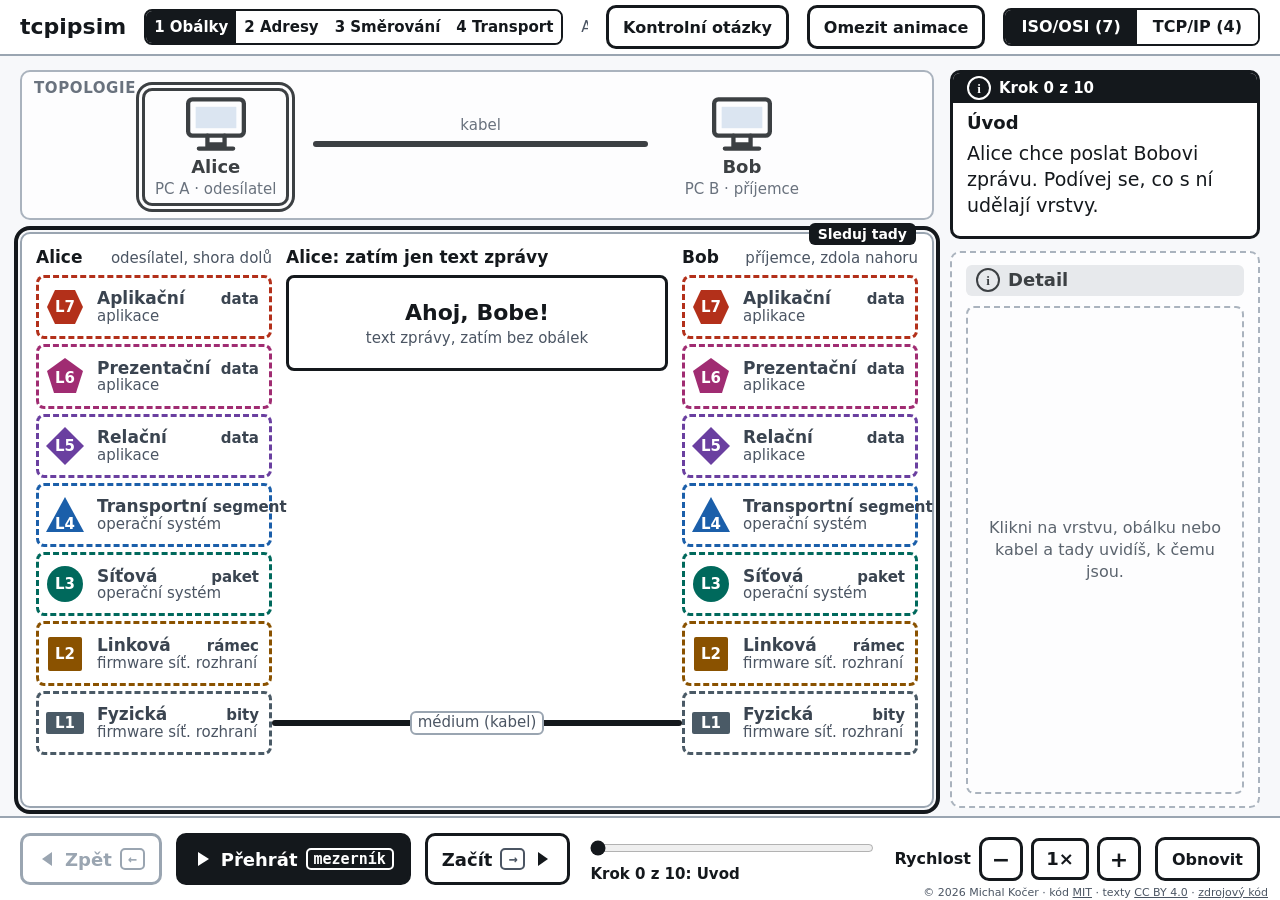
==== commit 03579fe6: "Úroveň 1 se jmenuje „Obálky“ (pilot: „Barvičky“ studenty mátly)" ====
--- a/index.html
+++ b/index.html
@@ -3,11 +3,11 @@
 <head>
   <meta charset="utf-8">
   <meta name="viewport" content="width=device-width, initial-scale=1">
-  <title>tcpipsim: Úroveň 1 Barvičky</title>
+  <title>tcpipsim: Úroveň 1 Obálky</title>
   <link rel="icon" href="img/favicon.svg" type="image/svg+xml">
   <link rel="apple-touch-icon" href="img/apple-touch-icon.png">
   <meta name="description" content="Výukový simulátor sítě TCP/IP: zapouzdření zprávy ve vrstvách ISO/OSI a TCP/IP, adresy MAC, IP a porty, hub a switch, směrování přes router, ARP, ping a tracert.">
-  <link rel="stylesheet" href="css/app.css?v=64">
+  <link rel="stylesheet" href="css/app.css?v=65">
   <script>
     // Zachytí chyby ještě před načtením modulů; smoke test čte data-errors z DOM.
     (function () {
@@ -38,7 +38,7 @@
   <header class="top">
     <h1>tcpipsim</h1>
     <div class="seg lvlseg" role="group" aria-label="Úroveň">
-      <button type="button" data-level="1" aria-pressed="true">1 Barvičky</button>
+      <button type="button" data-level="1" aria-pressed="true">1 Obálky</button>
       <button type="button" data-level="2" aria-pressed="false">2 Adresy</button>
       <button type="button" data-level="3" aria-pressed="false">3 Směrování</button>
       <button type="button" data-level="4" aria-pressed="false">4 Transport</button>
@@ -122,6 +122,6 @@
     <p id="q-tips" class="q-tips"></p>
   </dialog>
 
-  <script type="module" src="js/main.js?v=64" onerror="window.__tcpipsimModuleFailed()"></script>
+  <script type="module" src="js/main.js?v=65" onerror="window.__tcpipsimModuleFailed()"></script>
 </body>
 </html>
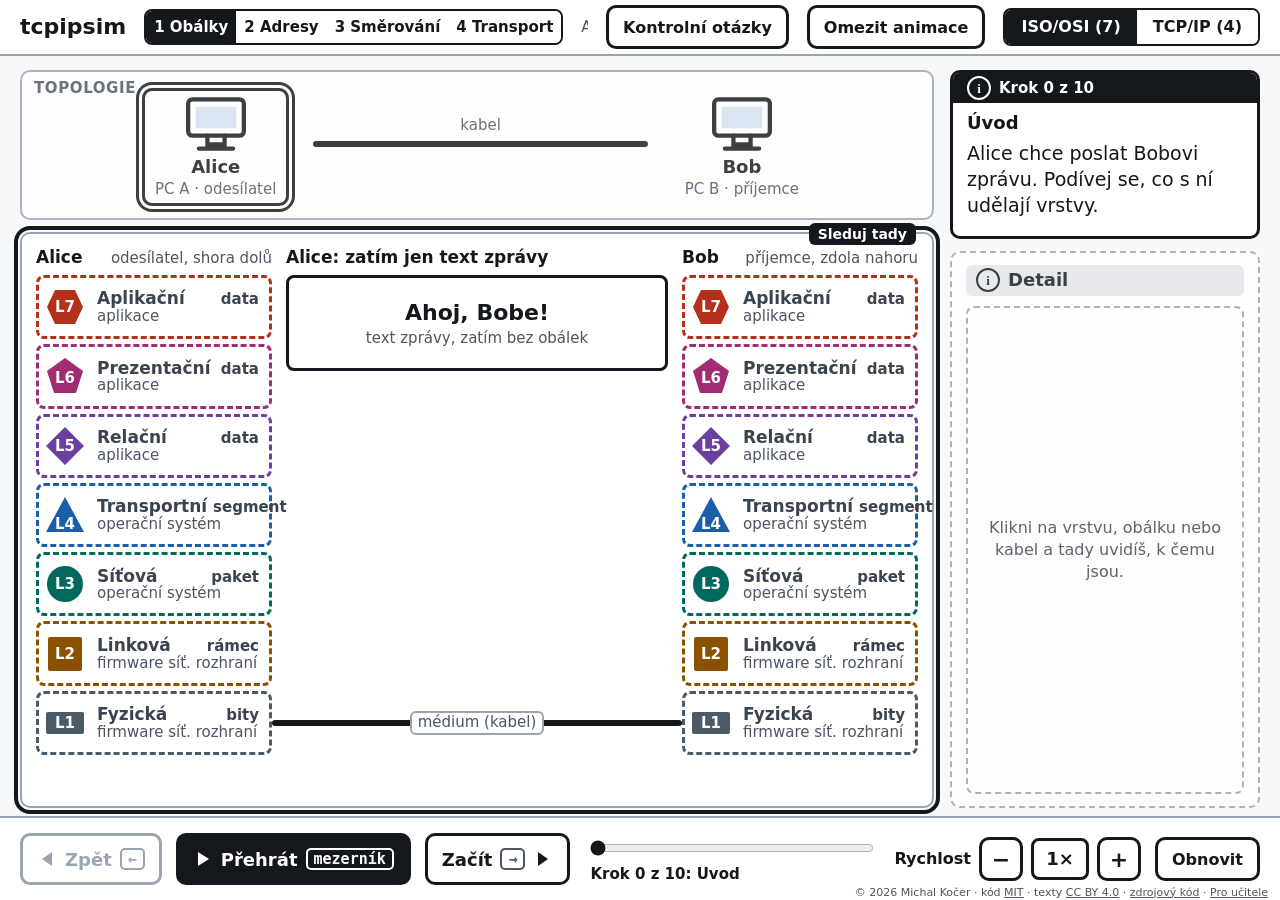
==== commit 85021ce6: "Tahák příkazů pro učitele (prirucka/, generovaný z registru příkazů), strukturovaný detail vrstev (r" ====
--- a/index.html
+++ b/index.html
@@ -3,11 +3,11 @@
 <head>
   <meta charset="utf-8">
   <meta name="viewport" content="width=device-width, initial-scale=1">
-  <title>tcpipsim: Úroveň 1 Obálky</title>
+  <title>TCP/IP výukový simulátor</title>
   <link rel="icon" href="img/favicon.svg" type="image/svg+xml">
   <link rel="apple-touch-icon" href="img/apple-touch-icon.png">
   <meta name="description" content="Výukový simulátor sítě TCP/IP: zapouzdření zprávy ve vrstvách ISO/OSI a TCP/IP, adresy MAC, IP a porty, hub a switch, směrování přes router, ARP, ping a tracert.">
-  <link rel="stylesheet" href="css/app.css?v=65">
+  <link rel="stylesheet" href="css/app.css?v=67">
   <script>
     // Zachytí chyby ještě před načtením modulů; smoke test čte data-errors z DOM.
     (function () {
@@ -113,7 +113,7 @@
       <button type="button" class="btn tiny" id="btn-faster" aria-label="Rychleji">+</button>
     </div>
     <button type="button" class="btn small" id="btn-reset" title="Na začátek (Home)">Obnovit</button>
-    <p class="license">© 2026 Michal Kočer · kód <a href="https://github.com/mkgymji/tcpipsim/blob/main/LICENSE">MIT</a> · texty <a href="https://creativecommons.org/licenses/by/4.0/deed.cs">CC BY 4.0</a> · <a href="https://github.com/mkgymji/tcpipsim">zdrojový kód</a></p>
+    <p class="license">© 2026 Michal Kočer · kód <a href="https://github.com/mkgymji/tcpipsim/blob/main/LICENSE">MIT</a> · texty <a href="https://creativecommons.org/licenses/by/4.0/deed.cs">CC BY 4.0</a> · <a href="https://github.com/mkgymji/tcpipsim">zdrojový kód</a> · <a href="https://github.com/mkgymji/tcpipsim/blob/main/prirucka/tahak.md">Pro učitele</a></p>
   </footer>
 
   <dialog id="questions" aria-labelledby="q-title">
@@ -122,6 +122,6 @@
     <p id="q-tips" class="q-tips"></p>
   </dialog>
 
-  <script type="module" src="js/main.js?v=65" onerror="window.__tcpipsimModuleFailed()"></script>
+  <script type="module" src="js/main.js?v=67" onerror="window.__tcpipsimModuleFailed()"></script>
 </body>
 </html>
--- a/css/app.css
+++ b/css/app.css
@@ -185,6 +185,10 @@
 .info .ph { border: 2px dashed var(--line); border-radius: 8px; flex: 1; display: flex; align-items: center; justify-content: center; text-align: center; padding: 10px; font-size: 16px; }
 .info p { margin: 2px 0; font-size: 17px; }
 .info .who { font-size: 16px; color: var(--muted); }
+/* rozh. 67: bloky detailu vrstvy */
+.info .lblock h4 { margin: 4px 0 0; font-size: 13px; text-transform: uppercase; letter-spacing: .04em; color: var(--muted); }
+.info ul.does { margin: 2px 0; padding-left: 20px; font-size: 17px; line-height: 1.3; }
+.info ul.does ul { margin: 0; padding-left: 18px; font-size: 16px; }
 .info table { border-collapse: collapse; font-size: 16px; line-height: 1.2; width: 100%; margin-top: 4px; }
 .same { margin: 10px 0 0; font-size: 16px; color: var(--muted); text-align: center; }
 .same b { color: var(--ink); }
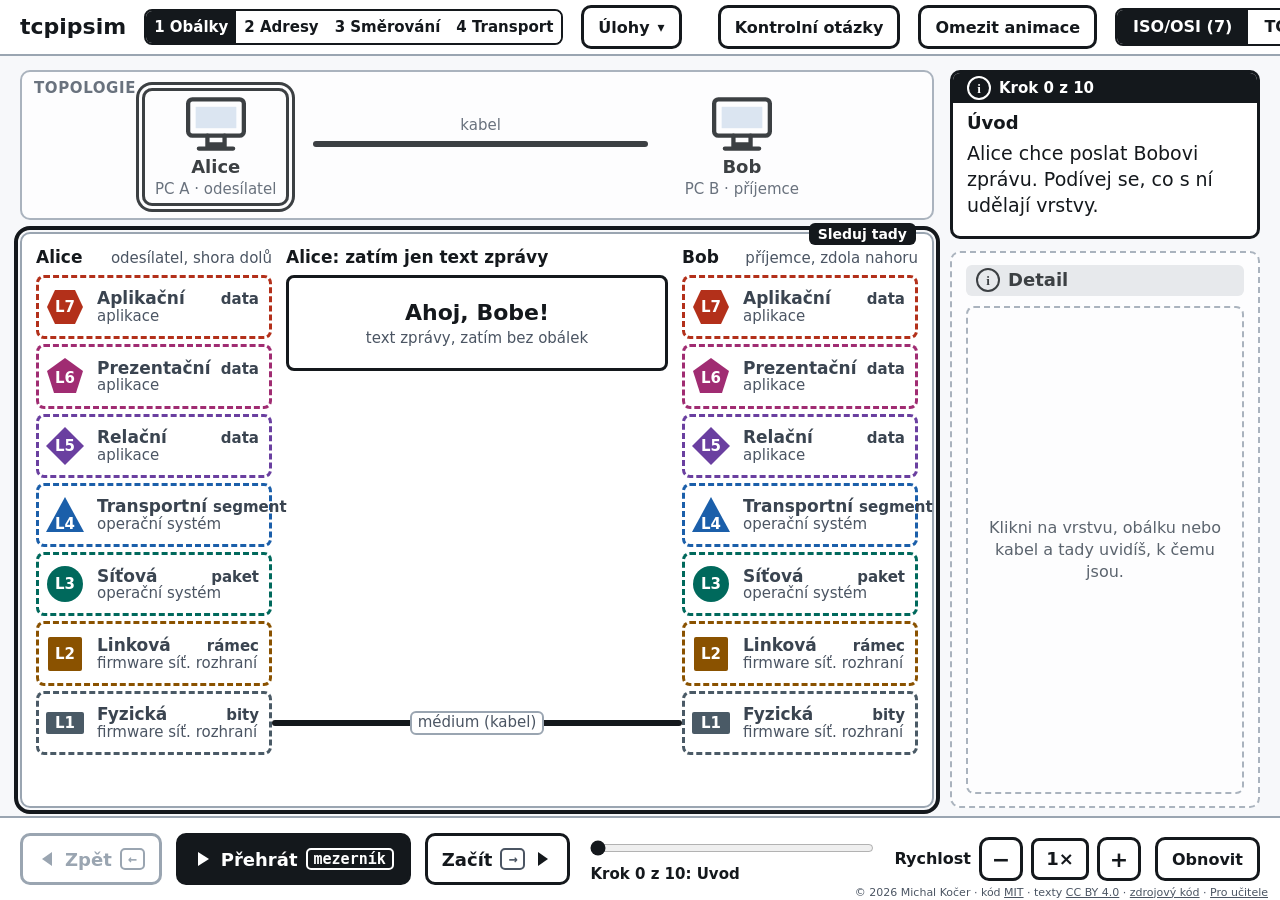
==== commit d5543295: "Modelové situace (úlohy 1, 3, 4, 5, 7, 10, 11, 13): menu Úlohy, dialog IPv4, zapojení kabelu, vyhodn" ====
--- a/index.html
+++ b/index.html
@@ -6,8 +6,8 @@
   <title>TCP/IP výukový simulátor</title>
   <link rel="icon" href="img/favicon.svg" type="image/svg+xml">
   <link rel="apple-touch-icon" href="img/apple-touch-icon.png">
-  <meta name="description" content="Výukový simulátor sítě TCP/IP: zapouzdření zprávy ve vrstvách ISO/OSI a TCP/IP, adresy MAC, IP a porty, hub a switch, směrování přes router, ARP, ping a tracert.">
-  <link rel="stylesheet" href="css/app.css?v=67">
+  <meta name="description" content="Výukový simulátor sítě TCP/IP: zapouzdření zprávy ve vrstvách ISO/OSI a TCP/IP, adresy MAC, IP a porty, hub a switch, směrování přes router, ARP, ping a tracert, TCP, DNS a HTTP; modelové situace „síť nejde“.">
+  <link rel="stylesheet" href="css/app.css?v=68">
   <script>
     // Zachytí chyby ještě před načtením modulů; smoke test čte data-errors z DOM.
     (function () {
@@ -33,6 +33,7 @@
     <symbol id="ico-switch" viewBox="0 0 42 36"><rect x="2" y="2" width="38" height="32" rx="4" fill="#fff" stroke="#14181C" stroke-width="3"/><path d="M10 13h20m-5-5 5 5-5 5M32 23H12m5-5-5 5 5 5" fill="none" stroke="#14181C" stroke-width="3" stroke-linecap="round" stroke-linejoin="round"/></symbol>
     <symbol id="ico-hub" viewBox="0 0 42 36"><rect x="2" y="2" width="38" height="32" rx="4" fill="#fff" stroke="#14181C" stroke-width="3"/><circle cx="21" cy="18" r="4" fill="#14181C"/><path d="M21 18H8M21 18h13M21 18v-10" stroke="#14181C" stroke-width="3" stroke-linecap="round"/></symbol>
     <symbol id="ico-router" viewBox="0 0 40 40"><circle cx="20" cy="20" r="17" fill="#fff" stroke="#14181C" stroke-width="3"/><path d="M20 7v26M7 20h26M20 7l-4 4M20 7l4 4M20 33l-4-4M20 33l4-4M7 20l4-4M7 20l4 4M33 20l-4-4M33 20l-4 4" fill="none" stroke="#14181C" stroke-width="3" stroke-linecap="round"/></symbol>
+    <symbol id="ico-printer" viewBox="0 0 64 56"><rect x="16" y="4" width="32" height="14" fill="#fff" stroke="#14181C" stroke-width="4"/><rect x="5" y="18" width="54" height="24" rx="4" fill="#fff" stroke="#14181C" stroke-width="4"/><rect x="16" y="34" width="32" height="18" fill="#D6E2F0" stroke="#14181C" stroke-width="4"/><circle cx="50" cy="26" r="3" fill="#14181C"/></symbol>
   </defs></svg>
 
   <header class="top">
@@ -43,6 +44,7 @@
       <button type="button" data-level="3" aria-pressed="false">3 Směrování</button>
       <button type="button" data-level="4" aria-pressed="false">4 Transport</button>
     </div>
+    <details class="tmenu" id="tmenu"><summary class="btn small" title="Modelové situace: nastav síť nebo najdi chybu">Úlohy</summary><ol id="tmenu-list" aria-label="Modelové situace"></ol></details>
     <div class="lvl" id="level-title"></div>
     <button type="button" class="btn small" id="btn-questions">Kontrolní otázky</button>
     <button type="button" class="btn small" id="btn-motion" aria-pressed="false" title="Bez pohybu, jen krátké zvýraznění">Omezit animace</button>
@@ -122,6 +124,6 @@
     <p id="q-tips" class="q-tips"></p>
   </dialog>
 
-  <script type="module" src="js/main.js?v=67" onerror="window.__tcpipsimModuleFailed()"></script>
+  <script type="module" src="js/main.js?v=68" onerror="window.__tcpipsimModuleFailed()"></script>
 </body>
 </html>
--- a/css/app.css
+++ b/css/app.css
@@ -1097,3 +1097,116 @@
 /* štítek věže (R1, SW1) nepřekrývá blok zprávy */
 body.lvl4 .lane .float { position: relative; z-index: 6; }
 .conn4 .ct4 th { white-space: nowrap; }
+
+/* ---------- menu Úlohy v záhlaví (rozh. 69) ---------- */
+.tmenu { position: relative; flex: none; }
+.tmenu > summary { list-style: none; cursor: pointer; padding: 0 10px; }
+.tmenu > summary::-webkit-details-marker { display: none; }
+.tmenu > summary::after { content: "▾"; font-size: 14px; }
+.tmenu[open] > summary { background: var(--ink); color: #fff; }
+.tmenu ol { position: absolute; z-index: 30; top: calc(100% + 6px); left: 0; width: 420px; margin: 0; padding: 6px; list-style: none; background: var(--panel); border: 3px solid var(--ink); border-radius: 10px; box-shadow: 0 8px 24px rgba(0,0,0,.25); }
+.tmenu li a { display: block; padding: 6px 10px; border-radius: 6px; color: var(--ink); text-decoration: none; font-size: 16px; }
+.tmenu li a b { display: inline-block; min-width: 26px; }
+.tmenu li a small { display: block; margin-left: 26px; color: var(--muted); font-size: 14px; }
+.tmenu li a:hover, .tmenu li a:focus-visible, .tmenu li a[aria-current] { background: #E4E6E9; }
+
+/* ---------- režim úloh (docs/ui.md kap. 15) ---------- */
+body.taskmode { grid-template-rows: 56px minmax(0, 1fr) 30px; --aside-w: 440px; }
+body.taskmode .controls > :not(.license) { display: none; }
+body.taskmode .controls { justify-content: flex-end; }
+body.taskmode header.top .seg:not(.lvlseg), body.taskmode #btn-motion { display: none; }
+body.taskmode main { grid-template-columns: minmax(0, 1fr) var(--aside-w); }
+.tleft { display: grid; grid-template-rows: minmax(250px, 46%) minmax(0, 1fr); gap: 12px; min-height: 0; }
+.tleft .termwin { grid-row: 2; }
+.taside { display: flex; flex-direction: column; gap: 10px; min-height: 0; overflow: auto; padding: 4px; }
+.taside .card { flex: none; }
+#app[data-task-focus] :is(#ttopo, #tcard, #thints, #info, #termwin):not([data-focus]) { opacity: .85; }
+#tcard[data-focus] { --fc: var(--ink); }
+#ttopo[data-focus] { --fc: var(--ink); }
+#tcard[data-focus] .thead::after, #ttopo[data-focus] .tag::after { content: "Sleduj tady"; margin-left: 8px; background: var(--fc); color: #fff; font: 700 14px/20px var(--font); padding: 1px 9px; border-radius: 6px; white-space: nowrap; }
+
+.ttopo { position: relative; padding: 0; overflow: hidden; }
+.ttopo .tag { position: absolute; top: 6px; left: 12px; font-size: 15px; color: var(--muted); font-weight: 600; z-index: 3; display: flex; align-items: center; }
+.ttopo .tag small { font-weight: 400; margin-left: 8px; }
+.tstage { position: absolute; top: 30px; left: 0; right: 0; bottom: 44px; }
+.tnet { position: absolute; top: 0; bottom: 0; border: 2px dashed var(--line); border-radius: 10px; }
+.tnet.n1 { left: 1%; width: 40%; } .tnet.n2 { left: 60%; width: 39%; }
+.tnet span { position: absolute; top: 2px; right: 8px; font-size: 14px; color: var(--muted); font-weight: 600; }
+.tnet.n2 span { right: auto; left: 8px; }
+.tlines { position: absolute; inset: 0; width: 100%; height: 100%; }
+.tlines .tw { stroke: var(--ink); stroke-width: 5; vector-effect: non-scaling-stroke; stroke-linecap: round; }
+.tlines .tw.off { stroke: #B3301A; stroke-dasharray: 8 6; }
+.tnode { position: absolute; transform: translate(-50%, -50%); display: flex; flex-direction: column; align-items: center; z-index: 2; }
+.tdev { display: flex; flex-direction: column; align-items: center; gap: 0; background: var(--panel); border: 3px solid var(--line); border-radius: 10px; padding: 3px 8px; cursor: pointer; min-width: 92px; }
+.tdev svg { width: 40px; height: 34px; }
+.t-switch .tdev svg, .t-router .tdev svg { width: 34px; height: 30px; }
+.tdev b { font-size: 16px; line-height: 1.1; }
+.tdev small { font-size: 14px; color: var(--muted); }
+.tdev .tip-q { font-style: italic; }
+.tnode.sel .tdev { border-color: var(--ink); box-shadow: 0 0 0 3px var(--panel), 0 0 0 6px var(--ink); }
+.tacts { position: absolute; left: 10px; right: 10px; bottom: 4px; height: 36px; display: flex; gap: 8px; align-items: center; font-size: 16px; }
+.tacts.muted { color: var(--muted); font-size: 15px; }
+.tacts .btn { height: 34px; font-size: 15px; padding: 0 10px; border-width: 2px; }
+.tcable { position: absolute; transform: translate(-50%, -50%); z-index: 1; width: 18px; height: 18px; border-radius: 50%; border: 2px solid var(--ink); background: var(--panel); cursor: pointer; padding: 0; font-size: 13px; font-weight: 700; }
+.tcable:hover { background: #E4E6E9; }
+.tcable.off { width: auto; height: 28px; border-radius: 8px; padding: 0 8px; border-color: #B3301A; color: #B3301A; background: #FBEAE7; }
+
+.tcard h2 { margin: 0; font-size: 20px; }
+.thead { display: flex; align-items: baseline; gap: 10px; flex-wrap: wrap; margin-bottom: 6px; }
+.tno { background: var(--ink); color: #fff; border-radius: 6px; padding: 1px 8px; font-weight: 700; font-size: 15px; }
+.tkind { border: 2px solid var(--muted); color: var(--muted); border-radius: 6px; padding: 0 6px; font-size: 14px; font-weight: 600; }
+.tstory { margin: 4px 0 8px; padding-left: 20px; font-size: 17px; }
+.tstory li { margin: 2px 0; }
+.tcard code, .thints code, .tres code, .tcheck code { font: 15px var(--mono); background: #EEF0F3; padding: 0 4px; border-radius: 4px; }
+.tgoal { margin: 6px 0; font-size: 17px; }
+.tseed { margin: 4px 0; }
+.tlayer { display: flex; gap: 8px; align-items: center; margin: 6px 0; font-size: 16px; }
+.tlayer select { font: inherit; padding: 4px 6px; border: 2px solid var(--ink); border-radius: 6px; }
+.tbtns { display: flex; gap: 10px; align-items: center; margin: 8px 0 4px; }
+.tbtns .btn.main { min-width: 0; height: 46px; }
+.tres { margin-top: 8px; border: 3px solid var(--line); border-radius: 10px; padding: 8px 12px; }
+.tres h3 { margin: 0 0 4px; font-size: 19px; display: flex; gap: 8px; align-items: center; }
+.tres p { margin: 4px 0; font-size: 16px; }
+.tres.ok { border-color: #00695C; background: #E5F2EF; }
+.tres.partial { border-color: #8A5200; background: #FFF4E0; }
+.tres.fail { border-color: #B3301A; background: #FBEAE7; }
+.tl-chip { font-size: 14px; border: 2px solid currentColor; border-radius: 6px; padding: 0 6px; }
+.tchecks { margin: 4px 0; padding-left: 20px; font-size: 15px; }
+.tchecks .no { color: #B3301A; }
+.tcheck { border-collapse: collapse; margin: 8px 0; font-size: 14px; width: 100%; }
+.tcheck caption { text-align: left; font-weight: 700; font-size: 15px; margin-bottom: 2px; }
+.tcheck th, .tcheck td { border: 1px solid var(--line); padding: 2px 5px; text-align: left; vertical-align: top; }
+.tcheck td small { display: block; color: var(--muted); }
+.tq { margin-top: 6px; font-size: 15px; }
+.tq summary { cursor: pointer; font-weight: 600; }
+.thints h3 { font-size: 17px; }
+.thints h3 small { font-weight: 400; color: var(--muted); font-size: 14px; }
+.thint-btn { display: flex; margin: 4px 0; height: 38px; font-size: 15px; }
+.thint-btn[disabled] { border-color: var(--line); color: var(--line); cursor: default; }
+.thint { margin: 4px 0; padding: 6px 10px; background: var(--role-tip-bg, #FFE28A); border-radius: 8px; font-size: 16px; }
+.tframes { list-style: none; margin: 4px 0; padding: 0; max-height: 170px; overflow: auto; border: 1px solid var(--line); border-radius: 6px; }
+.tframes button { display: block; width: 100%; text-align: left; border: 0; border-bottom: 1px solid #E4E6E9; background: var(--panel); padding: 3px 6px; font: 14px var(--mono); cursor: pointer; }
+.tframes button.on { background: var(--role-xray, #3D5A73); color: #fff; }
+.tframes .dir { display: inline-block; min-width: 56px; font-family: var(--font); font-weight: 700; }
+.txray { margin-top: 6px; border-top: 2px solid var(--line); padding-top: 4px; }
+.termwin .term-h .term-sw { margin-left: auto; font-size: 14px; opacity: .9; }
+#tdlg { max-width: 620px; }
+.dlg-ipv4 h2 { margin: 0 0 2px; font-size: 20px; }
+.dlg-ipv4 h2 small { font-weight: 400; color: var(--muted); }
+.dlg-ipv4 fieldset { border: 2px solid var(--line); border-radius: 8px; margin: 8px 0; padding: 6px 10px; }
+.dlg-ipv4 legend { font-weight: 700; padding: 0 4px; }
+.dlg-r { display: block; margin: 3px 0; font-size: 16px; }
+.dlg-r small, .dlg-f small { color: var(--muted); font-size: 13px; }
+.dlg-f { display: grid; grid-template-columns: 1fr 190px; align-items: center; gap: 8px; margin: 4px 0 4px 24px; font-size: 16px; }
+.dlg-f span small { display: block; }
+.dlg-f input { font: 17px var(--mono); padding: 4px 6px; border: 2px solid var(--ink); border-radius: 6px; }
+.dlg-f input:disabled { border-color: var(--line); background: #EEF0F3; }
+.dlg-msg p { margin: 6px 0; padding: 6px 10px; border-radius: 8px; font-size: 16px; }
+.dlg-msg small { display: block; color: var(--muted); font-size: 13px; }
+.dlg-err { background: #FBEAE7; border: 2px solid #B3301A; }
+.dlg-warn { background: #FFF4E0; border: 2px solid #8A5200; }
+.dlg-btns { display: flex; gap: 10px; margin-top: 8px; }
+.tlist li { margin: 6px 0; }
+.tlist small { color: var(--muted); }
+.dlg-ipv4 p.small { font-size: 15px; margin: 2px 0; }
+.dlg-ipv4 .muted { color: var(--muted); }
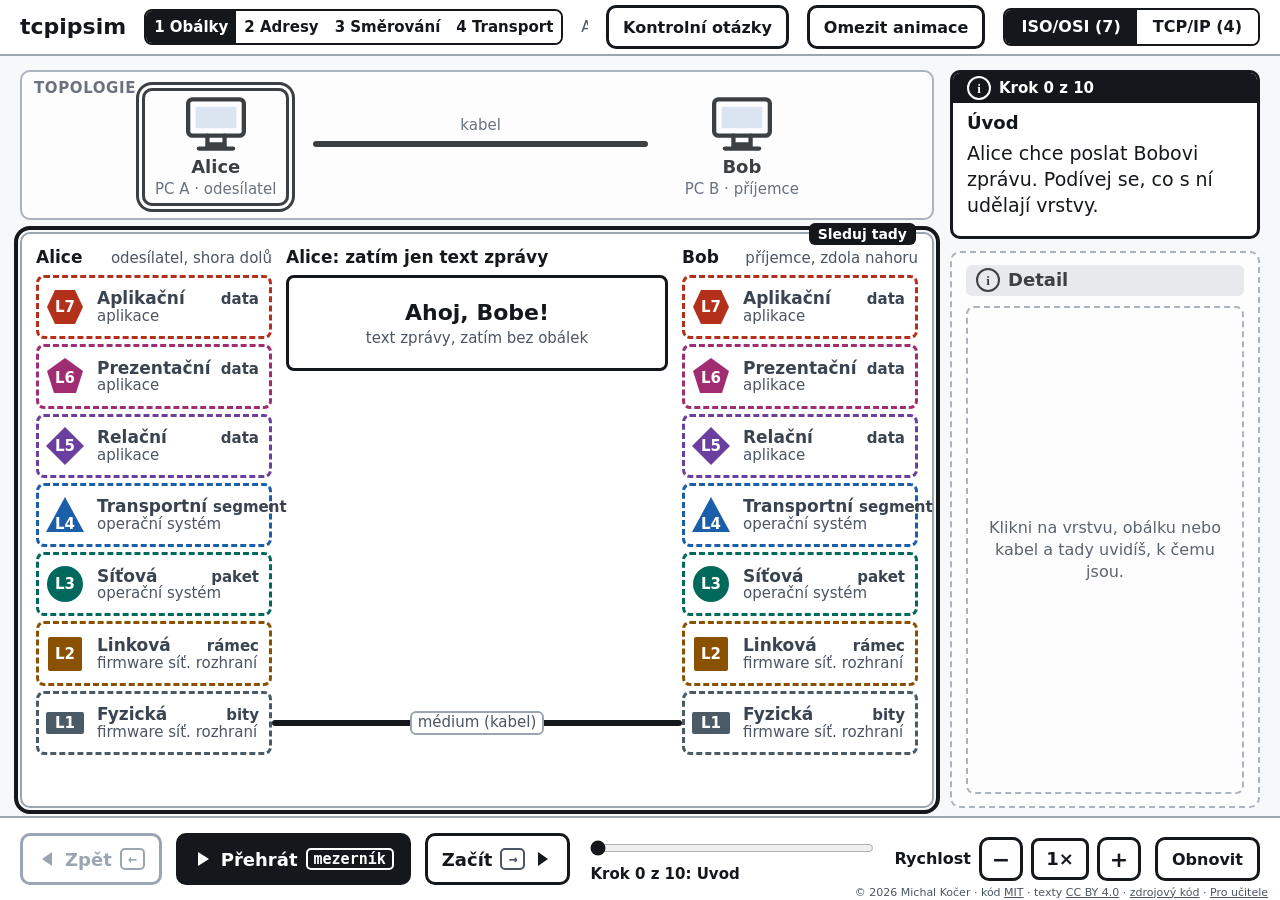
==== commit eb3f96a3: "Úlohy skryté ve výchozí stránce (zpřístupní je odkaz #ulohy / #uloha=N); název úlohy 11 popisuje pří" ====
--- a/index.html
+++ b/index.html
@@ -7,7 +7,7 @@
   <link rel="icon" href="img/favicon.svg" type="image/svg+xml">
   <link rel="apple-touch-icon" href="img/apple-touch-icon.png">
   <meta name="description" content="Výukový simulátor sítě TCP/IP: zapouzdření zprávy ve vrstvách ISO/OSI a TCP/IP, adresy MAC, IP a porty, hub a switch, směrování přes router, ARP, ping a tracert, TCP, DNS a HTTP; modelové situace „síť nejde“.">
-  <link rel="stylesheet" href="css/app.css?v=68">
+  <link rel="stylesheet" href="css/app.css?v=71">
   <script>
     // Zachytí chyby ještě před načtením modulů; smoke test čte data-errors z DOM.
     (function () {
@@ -124,6 +124,6 @@
     <p id="q-tips" class="q-tips"></p>
   </dialog>
 
-  <script type="module" src="js/main.js?v=68" onerror="window.__tcpipsimModuleFailed()"></script>
+  <script type="module" src="js/main.js?v=71" onerror="window.__tcpipsimModuleFailed()"></script>
 </body>
 </html>
